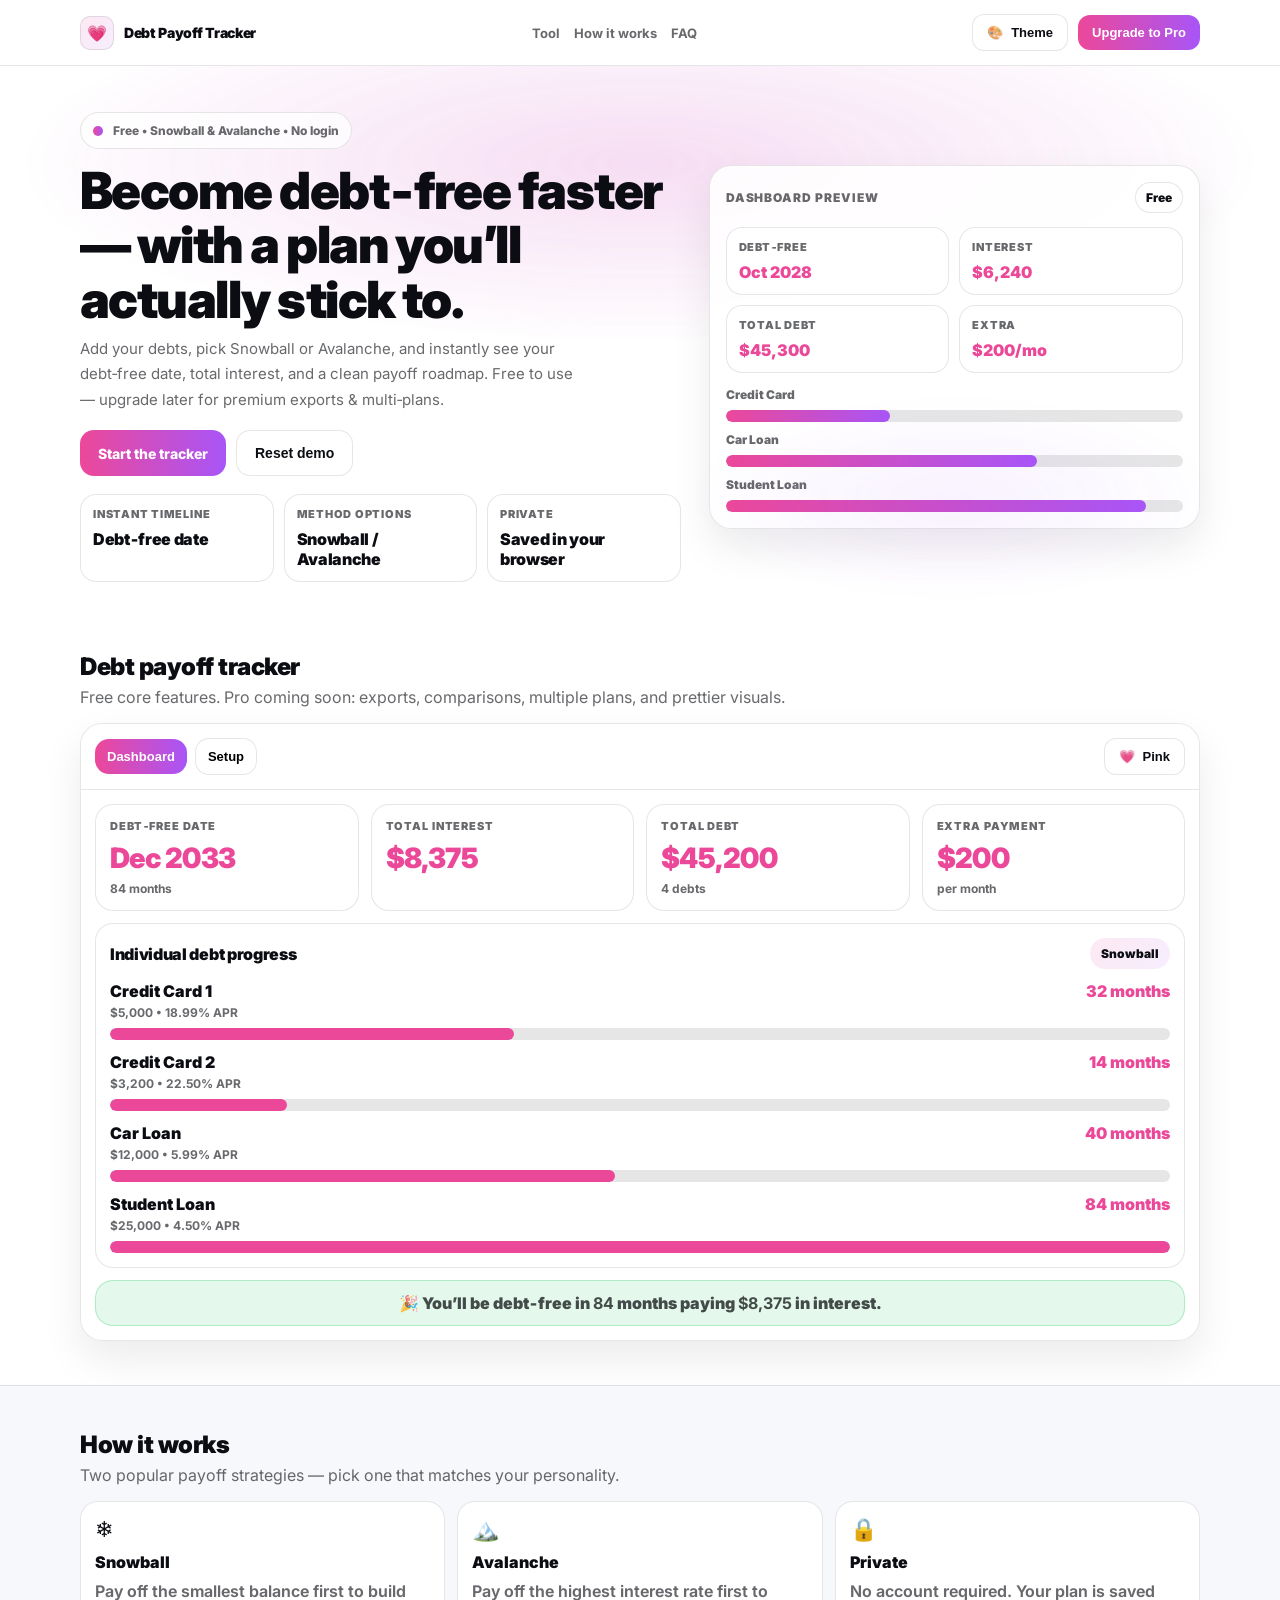
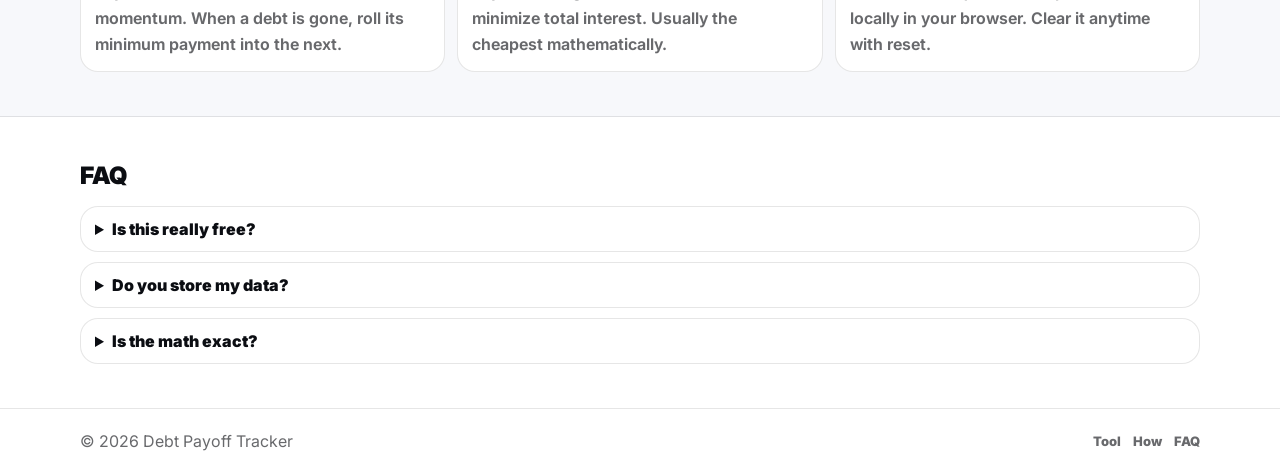
==== index.html @ fd8aa095 "Add files via upload" ====
<!doctype html>
<html lang="en">
<head>
  <meta charset="utf-8" />
  <meta name="viewport" content="width=device-width, initial-scale=1" />
  <title>Debt Payoff Tracker</title>
  <meta name="description" content="Free debt snowball & avalanche payoff tracker. Estimate your debt-free date, total interest, and payoff plan in minutes." />
  <link rel="preconnect" href="https://fonts.googleapis.com">
  <link rel="preconnect" href="https://fonts.gstatic.com" crossorigin>
  <link href="https://fonts.googleapis.com/css2?family=Inter:wght@400;600;700;800;900&display=swap" rel="stylesheet">
  <link rel="stylesheet" href="./style.css" />
</head>
<body>
  <header class="topbar">
    <div class="container topbar__inner">
      <a class="brand" href="#top" aria-label="Debt Payoff Tracker home">
        <span class="brand__mark" aria-hidden="true">💗</span>
        <span class="brand__name">Debt Payoff Tracker</span>
      </a>

      <nav class="topbar__nav">
        <a class="navlink" href="#tools">Tool</a>
        <a class="navlink" href="#how">How it works</a>
        <a class="navlink" href="#faq">FAQ</a>
      </nav>

      <div class="topbar__actions">
        <button class="btn btn--ghost" id="themeToggle" type="button" aria-label="Toggle theme">
          <span class="icon" aria-hidden="true">🎨</span>
          Theme
        </button>
        <button class="btn btn--primary" id="upgradeBtn" type="button">
          Upgrade to Pro
        </button>
      </div>
    </div>
  </header>

  <main id="top">
    <section class="hero">
      <div class="container hero__inner">
        <div class="hero__copy">
          <div class="badge">
            <span class="badge__dot" aria-hidden="true"></span>
            Free • Snowball & Avalanche • No login
          </div>

          <h1>Become debt‑free faster — with a plan you’ll actually stick to.</h1>
          <p class="hero__sub">
            Add your debts, pick Snowball or Avalanche, and instantly see your debt‑free date, total interest,
            and a clean payoff roadmap. Free to use — upgrade later for premium exports & multi‑plans.
          </p>

          <div class="hero__cta">
            <a class="btn btn--xl btn--primary" href="#tools">Start the tracker</a>
            <button class="btn btn--xl btn--ghost" type="button" id="resetBtn">Reset demo</button>
          </div>

          <div class="hero__meta">
            <div class="metaCard">
              <div class="metaCard__kicker">Instant timeline</div>
              <div class="metaCard__value">Debt‑free date</div>
            </div>
            <div class="metaCard">
              <div class="metaCard__kicker">Method options</div>
              <div class="metaCard__value">Snowball / Avalanche</div>
            </div>
            <div class="metaCard">
              <div class="metaCard__kicker">Private</div>
              <div class="metaCard__value">Saved in your browser</div>
            </div>
          </div>
        </div>

        <div class="hero__preview" aria-hidden="true">
          <div class="previewCard">
            <div class="previewCard__top">
              <div class="previewCard__title">Dashboard preview</div>
              <div class="pill">Free</div>
            </div>
            <div class="previewGrid">
              <div class="miniStat">
                <div class="miniStat__k">Debt‑free</div>
                <div class="miniStat__v">Oct 2028</div>
              </div>
              <div class="miniStat">
                <div class="miniStat__k">Interest</div>
                <div class="miniStat__v">$6,240</div>
              </div>
              <div class="miniStat">
                <div class="miniStat__k">Total debt</div>
                <div class="miniStat__v">$45,300</div>
              </div>
              <div class="miniStat">
                <div class="miniStat__k">Extra</div>
                <div class="miniStat__v">$200/mo</div>
              </div>
            </div>

            <div class="previewBars">
              <div class="barRow">
                <div class="barRow__name">Credit Card</div>
                <div class="barRow__bar"><span style="width:36%"></span></div>
              </div>
              <div class="barRow">
                <div class="barRow__name">Car Loan</div>
                <div class="barRow__bar"><span style="width:68%"></span></div>
              </div>
              <div class="barRow">
                <div class="barRow__name">Student Loan</div>
                <div class="barRow__bar"><span style="width:92%"></span></div>
              </div>
            </div>
          </div>
          <div class="glow" aria-hidden="true"></div>
        </div>
      </div>
    </section>

    <section class="section" id="tools">
      <div class="container">
        <div class="section__head">
          <h2>Debt payoff tracker</h2>
          <p class="muted">Free core features. Pro coming soon: exports, comparisons, multiple plans, and prettier visuals.</p>
        </div>

        <div class="toolShell" id="toolShell">
          <div class="toolShell__top">
            <div class="toolTabs" role="tablist" aria-label="Tracker tabs">
              <button class="tab is-active" data-tab="dashboard" type="button" role="tab" aria-selected="true">Dashboard</button>
              <button class="tab" data-tab="setup" type="button" role="tab" aria-selected="false">Setup</button>
            </div>

            <div class="toolActions">
              <button class="btn btn--ghost" id="colorModeBtn" type="button" aria-label="Color mode">
                <span class="icon" aria-hidden="true">💗</span>
                Pink
              </button>
            </div>
          </div>

          <!-- DASHBOARD -->
          <div class="panel" data-panel="dashboard">
            <div class="cards">
              <div class="card">
                <div class="kicker">Debt‑Free Date</div>
                <div class="big" data-out="debtFreeDate">—</div>
                <div class="mini"><span data-out="months">0</span> months</div>
              </div>
              <div class="card">
                <div class="kicker">Total Interest</div>
                <div class="big" data-out="totalInterest">$0</div>
              </div>
              <div class="card">
                <div class="kicker">Total Debt</div>
                <div class="big" data-out="totalDebt">$0</div>
                <div class="mini"><span data-out="debtCount">0</span> debts</div>
              </div>
              <div class="card">
                <div class="kicker">Extra Payment</div>
                <div class="big" data-out="extra">$0</div>
                <div class="mini">per month</div>
              </div>
            </div>

            <div class="box">
              <div class="box__head">
                <h3>Individual debt progress</h3>
                <div class="pill pill--soft" id="methodPill">Snowball</div>
              </div>
              <div class="progressList" data-out="progressList"></div>
            </div>

            <div class="celebrate" role="status" aria-live="polite">
              🎉 You’ll be debt‑free in <b data-out="monthsInline">0</b> months paying <b data-out="totalInterestInline">$0</b> in interest.
            </div>
          </div>

          <!-- SETUP -->
          <div class="panel" data-panel="setup" hidden>
            <div class="box">
              <div class="box__head">
                <h3>Settings</h3>
                <div class="pill pill--soft">Free</div>
              </div>

              <div class="formGrid">
                <div class="field">
                  <label for="methodSel">Payoff method</label>
                  <select id="methodSel">
                    <option value="snowball">Snowball (smallest first)</option>
                    <option value="avalanche">Avalanche (highest rate)</option>
                  </select>
                </div>

                <div class="field">
                  <label for="extraInp">Extra monthly payment</label>
                  <input id="extraInp" type="number" min="0" step="1" placeholder="200" />
                </div>
              </div>
            </div>

            <div class="box">
              <div class="box__head">
                <h3>Your debts</h3>
                <button class="btn btn--primary" id="addDebtBtn" type="button">+ Add debt</button>
              </div>

              <div class="tableHead">
                <div>Name</div><div>Balance</div><div>Min payment</div><div>APR %</div><div></div>
              </div>

              <div class="debts" id="debtsHost"></div>

              <div class="note muted">
                Tip: Enter balances, minimum payments, and APR. Your data stays on your device (browser storage).
              </div>
            </div>
          </div>
        </div>
      </div>
    </section>

    <section class="section section--alt" id="how">
      <div class="container">
        <div class="section__head">
          <h2>How it works</h2>
          <p class="muted">Two popular payoff strategies — pick one that matches your personality.</p>
        </div>

        <div class="grid3">
          <div class="infoCard">
            <div class="infoCard__icon" aria-hidden="true">❄️</div>
            <h3>Snowball</h3>
            <p>Pay off the smallest balance first to build momentum. When a debt is gone, roll its minimum payment into the next.</p>
          </div>
          <div class="infoCard">
            <div class="infoCard__icon" aria-hidden="true">🏔️</div>
            <h3>Avalanche</h3>
            <p>Pay off the highest interest rate first to minimize total interest. Usually the cheapest mathematically.</p>
          </div>
          <div class="infoCard">
            <div class="infoCard__icon" aria-hidden="true">🔒</div>
            <h3>Private</h3>
            <p>No account required. Your plan is saved locally in your browser. Clear it anytime with reset.</p>
          </div>
        </div>
      </div>
    </section>

    <section class="section" id="faq">
      <div class="container">
        <div class="section__head">
          <h2>FAQ</h2>
        </div>

        <div class="faq">
          <details>
            <summary>Is this really free?</summary>
            <p>Yes — the core tracker is free. Pro will add exports (PDF/CSV), multi‑plans, and nicer visuals.</p>
          </details>
          <details>
            <summary>Do you store my data?</summary>
            <p>No. Your entries are saved in your browser (localStorage). If you switch devices or clear browser data, it resets.</p>
          </details>
          <details>
            <summary>Is the math exact?</summary>
            <p>It’s an estimate based on monthly compounding and your minimum + extra payments. Real statements can differ slightly due to daily interest and fees.</p>
          </details>
        </div>
      </div>
    </section>

    <footer class="footer">
      <div class="container footer__inner">
        <div class="muted">© <span id="year"></span> Debt Payoff Tracker</div>
        <div class="footer__links">
          <a href="#tools">Tool</a>
          <a href="#how">How</a>
          <a href="#faq">FAQ</a>
        </div>
      </div>
    </footer>
  </main>

  <!-- Modal -->
  <div class="modal" id="modal" hidden>
    <div class="modal__backdrop" data-close="1"></div>
    <div class="modal__card" role="dialog" aria-modal="true" aria-labelledby="modalTitle">
      <div class="modal__head">
        <div>
          <div class="pill">Pro</div>
          <h3 id="modalTitle">Upgrade to Pro (coming soon)</h3>
        </div>
        <button class="btn btn--ghost" type="button" data-close="1">Close</button>
      </div>
      <div class="modal__body">
        <ul class="list">
          <li>Export your payoff plan (PDF/CSV)</li>
          <li>Side‑by‑side Snowball vs Avalanche comparison</li>
          <li>Save multiple plans (family / business / personal)</li>
          <li>Cleaner visuals + dark mode</li>
        </ul>
        <p class="muted">Want payments (Stripe) + Pro unlock? Add it later once traffic starts coming in.</p>
      </div>
      <div class="modal__foot">
        <button class="btn btn--primary" type="button" data-close="1">Got it</button>
      </div>
    </div>
  </div>

  <script src="./app.js"></script>
</body>
</html>
---- style.css ----
/* Debt Payoff Tracker — ilovepdf-inspired minimal SaaS layout */
:root{
  --bg:#ffffff; --bg2:#f7f8fb; --text:#0b0d12;
  --muted:rgba(11,13,18,.62); --line:rgba(11,13,18,.10);
  --shadow:0 18px 42px rgba(11,13,18,.08);
  --primary:#ec4899; --primary2:#a855f7;
  --soft:rgba(236,72,153,.12); --soft2:rgba(168,85,247,.10);
}
[data-color="blue"]{ --primary:#3b82f6; --primary2:#22c55e; --soft:rgba(59,130,246,.12); --soft2:rgba(34,197,94,.10); }
*{box-sizing:border-box} html,body{height:100%}
body{margin:0;font-family:Inter,system-ui,-apple-system,Segoe UI,Roboto,Arial,sans-serif;color:var(--text);background:var(--bg)}
a{color:inherit;text-decoration:none}
.container{width:min(1120px,calc(100% - 40px));margin:0 auto}
.muted{color:var(--muted)}
.topbar{position:sticky;top:0;z-index:30;background:rgba(255,255,255,.75);backdrop-filter:blur(10px);border-bottom:1px solid var(--line)}
.topbar__inner{display:flex;align-items:center;justify-content:space-between;gap:14px;padding:14px 0}
.brand{display:flex;align-items:center;gap:10px;font-weight:900;letter-spacing:-.02em}
.brand__mark{width:34px;height:34px;display:grid;place-items:center;border-radius:10px;background:linear-gradient(135deg,var(--soft),var(--soft2));border:1px solid var(--line)}
.brand__name{font-size:14px}
.topbar__nav{display:flex;gap:14px;align-items:center}
.navlink{font-weight:700;font-size:13px;color:var(--muted)}
.navlink:hover{color:var(--text)}
.topbar__actions{display:flex;gap:10px;align-items:center}
.btn{border:1px solid var(--line);background:rgba(255,255,255,.85);color:var(--text);border-radius:12px;padding:10px 14px;font-weight:800;font-size:13px;cursor:pointer;transition:transform .08s ease,box-shadow .18s ease,background .18s ease;display:inline-flex;align-items:center;gap:8px;user-select:none}
.btn:hover{transform:translateY(-1px);box-shadow:0 10px 26px rgba(11,13,18,.10)}
.btn:active{transform:translateY(0)}
.btn--primary{border:none;color:#fff;background:linear-gradient(90deg,var(--primary),var(--primary2))}
.btn--ghost{background:rgba(255,255,255,.70)}
.btn--xl{padding:14px 18px;border-radius:14px;font-size:14px}
.icon{opacity:.9}
.badge{display:inline-flex;align-items:center;gap:10px;padding:10px 12px;border-radius:999px;border:1px solid var(--line);background:rgba(255,255,255,.75);color:var(--muted);font-weight:800;font-size:12px}
.badge__dot{width:10px;height:10px;border-radius:999px;background:linear-gradient(90deg,var(--primary),var(--primary2))}
.hero{position:relative;padding:46px 0 26px;overflow:hidden}
.hero:before{content:"";position:absolute;inset:-30% -20% auto -20%;height:520px;background:radial-gradient(closest-side,var(--soft),transparent 70%),radial-gradient(closest-side,var(--soft2),transparent 70%);filter:blur(2px);opacity:.9;pointer-events:none}
.hero__inner{position:relative;display:grid;grid-template-columns:1.1fr .9fr;gap:28px;align-items:center}
.hero__copy h1{margin:14px 0 10px;font-size:clamp(34px,4vw,54px);line-height:1.06;letter-spacing:-.03em;font-weight:900}
.hero__sub{margin:0;font-size:15px;line-height:1.7;color:var(--muted);max-width:56ch}
.hero__cta{margin-top:18px;display:flex;gap:10px;flex-wrap:wrap}
.hero__meta{margin-top:18px;display:grid;grid-template-columns:repeat(3,minmax(0,1fr));gap:10px;max-width:680px}
.metaCard{border:1px solid var(--line);background:rgba(255,255,255,.78);border-radius:16px;padding:12px}
.metaCard__kicker{font-weight:900;font-size:11px;color:var(--muted);text-transform:uppercase;letter-spacing:.07em}
.metaCard__value{margin-top:8px;font-weight:900;letter-spacing:-.02em}
.hero__preview{position:relative;min-height:360px}
.previewCard{position:relative;border-radius:22px;border:1px solid var(--line);background:rgba(255,255,255,.88);box-shadow:var(--shadow);padding:16px}
.previewCard__top{display:flex;justify-content:space-between;align-items:center;gap:12px;margin-bottom:14px}
.previewCard__title{font-weight:900;color:var(--muted);font-size:12px;text-transform:uppercase;letter-spacing:.08em}
.pill{border:1px solid var(--line);background:rgba(255,255,255,.86);border-radius:999px;padding:7px 10px;font-weight:900;font-size:12px}
.pill--soft{border-color:transparent;background:linear-gradient(135deg,var(--soft),var(--soft2))}
.previewGrid{display:grid;grid-template-columns:repeat(2,minmax(0,1fr));gap:10px}
.miniStat{border-radius:16px;border:1px solid var(--line);background:rgba(255,255,255,.82);padding:12px}
.miniStat__k{font-size:11px;font-weight:900;color:var(--muted);text-transform:uppercase;letter-spacing:.07em}
.miniStat__v{margin-top:8px;font-size:16px;font-weight:900;color:var(--primary)}
.previewBars{margin-top:14px;display:flex;flex-direction:column;gap:10px}
.barRow{display:flex;flex-direction:column;gap:8px}
.barRow__name{font-weight:900;font-size:12px;color:var(--muted)}
.barRow__bar{height:12px;border-radius:999px;background:rgba(11,13,18,.10);overflow:hidden}
.barRow__bar span{display:block;height:100%;border-radius:999px;background:linear-gradient(90deg,var(--primary),var(--primary2))}
.glow{position:absolute;inset:auto -30% -30% -30%;height:280px;background:radial-gradient(closest-side,var(--soft2),transparent 70%);filter:blur(18px);opacity:.85}
.section{padding:44px 0}
.section--alt{background:var(--bg2);border-top:1px solid var(--line);border-bottom:1px solid var(--line)}
.section__head{margin-bottom:16px}
.section__head h2{margin:0 0 6px;font-size:24px;letter-spacing:-.02em;font-weight:900}
.section__head p{margin:0}
.toolShell{border-radius:22px;border:1px solid var(--line);background:rgba(255,255,255,.88);box-shadow:var(--shadow);overflow:hidden}
.toolShell__top{display:flex;justify-content:space-between;align-items:center;gap:12px;padding:14px;border-bottom:1px solid var(--line);background:rgba(255,255,255,.85)}
.toolTabs{display:flex;gap:8px;align-items:center}
.tab{border:1px solid var(--line);background:rgba(255,255,255,.86);padding:10px 12px;border-radius:14px;font-weight:900;font-size:13px;cursor:pointer}
.tab.is-active{border:none;color:#fff;background:linear-gradient(90deg,var(--primary),var(--primary2))}
.panel{padding:14px}
.cards{display:grid;grid-template-columns:repeat(4,minmax(0,1fr));gap:12px;margin-bottom:12px}
.card,.box{border-radius:18px;border:1px solid var(--line);background:rgba(255,255,255,.92);padding:14px}
.kicker{font-size:11px;font-weight:900;color:var(--muted);text-transform:uppercase;letter-spacing:.08em}
.big{margin-top:8px;font-size:28px;font-weight:950;color:var(--primary);letter-spacing:-.02em}
.mini{margin-top:6px;font-size:12px;color:var(--muted);font-weight:700}
.box__head{display:flex;justify-content:space-between;align-items:center;gap:10px;margin-bottom:12px}
.box__head h3{margin:0;font-size:16px;font-weight:900;letter-spacing:-.02em}
.progressList{display:flex;flex-direction:column;gap:12px}
.progressItem{display:flex;flex-direction:column;gap:8px}
.progressTop{display:flex;justify-content:space-between;gap:10px;align-items:flex-start}
.progressName{font-weight:900}
.progressSub{margin-top:4px;font-size:12px;color:var(--muted);font-weight:700}
.progressMonths{font-weight:950;color:var(--primary);white-space:nowrap}
.bar{height:12px;border-radius:999px;background:rgba(11,13,18,.10);overflow:hidden}
.bar>div{height:100%;width:0;border-radius:999px;background:var(--primary);transition:width .35s ease}
.celebrate{margin-top:12px;border-radius:18px;border:1px solid rgba(34,197,94,.28);background:rgba(34,197,94,.12);padding:12px 14px;text-align:center;font-weight:900;color:rgba(11,13,18,.74)}
.formGrid{display:grid;grid-template-columns:repeat(2,minmax(0,1fr));gap:12px}
.field label{display:block;font-size:12px;font-weight:900;color:rgba(11,13,18,.70);margin-bottom:6px}
.field select,.field input{width:100%;border:1px solid var(--line);background:rgba(255,255,255,.96);border-radius:14px;padding:12px;font-weight:800;font-size:13px;outline:none}
.tableHead{display:grid;grid-template-columns:2fr 1fr 1fr 1fr 44px;gap:10px;padding:10px;font-size:11px;font-weight:950;color:var(--muted);text-transform:uppercase;letter-spacing:.08em}
.debts{display:flex;flex-direction:column;gap:10px}
.row{display:grid;grid-template-columns:2fr 1fr 1fr 1fr 44px;gap:10px;align-items:center;padding:10px;border-radius:16px;border:1px solid var(--line);background:rgba(11,13,18,.03)}
.row input{width:100%;border:1px solid var(--line);background:rgba(255,255,255,.96);border-radius:14px;padding:11px 10px;font-weight:850;font-size:13px}
.trash{width:44px;height:44px;border-radius:14px;border:1px solid var(--line);background:rgba(255,255,255,.92);cursor:pointer;font-size:16px}
.trash:hover{transform:translateY(-1px)}
.note{margin-top:10px;font-size:12px;font-weight:700}
.grid3{display:grid;grid-template-columns:repeat(3,minmax(0,1fr));gap:12px}
.infoCard{border-radius:18px;border:1px solid var(--line);background:rgba(255,255,255,.92);padding:14px}
.infoCard__icon{font-size:22px}
.infoCard h3{margin:10px 0 6px;font-size:16px;font-weight:950}
.infoCard p{margin:0;color:var(--muted);font-weight:650;line-height:1.65}
.faq{display:flex;flex-direction:column;gap:10px}
details{border-radius:18px;border:1px solid var(--line);background:rgba(255,255,255,.92);padding:12px 14px}
summary{cursor:pointer;font-weight:950}
details p{margin:10px 0 0;color:var(--muted);line-height:1.65;font-weight:650}
.footer{border-top:1px solid var(--line);padding:22px 0;background:rgba(255,255,255,.85)}
.footer__inner{display:flex;align-items:center;justify-content:space-between;gap:12px}
.footer__links{display:flex;gap:12px}
.footer__links a{color:var(--muted);font-weight:850;font-size:13px}
.footer__links a:hover{color:var(--text)}
.modal{position:fixed;inset:0;z-index:60}
.modal__backdrop{position:absolute;inset:0;background:rgba(0,0,0,.35);backdrop-filter:blur(6px)}
.modal__card{position:relative;width:min(640px,calc(100% - 26px));margin:8vh auto 0;border-radius:22px;border:1px solid rgba(255,255,255,.20);background:rgba(255,255,255,.92);box-shadow:0 30px 80px rgba(0,0,0,.25);padding:14px}
.modal__head{display:flex;justify-content:space-between;align-items:flex-start;gap:12px}
.modal__head h3{margin:8px 0 0;font-size:18px;font-weight:950;letter-spacing:-.02em}
.modal__body{padding:10px 2px}
.list{margin:0;padding-left:18px;color:rgba(11,13,18,.72);font-weight:700;line-height:1.8}
.modal__foot{display:flex;justify-content:flex-end;padding-top:8px}
@media(max-width:980px){.hero__inner{grid-template-columns:1fr}.hero__preview{order:-1;min-height:auto}.cards{grid-template-columns:repeat(2,minmax(0,1fr))}.grid3{grid-template-columns:1fr}}
@media(max-width:700px){.topbar__nav{display:none}.hero__meta{grid-template-columns:1fr}.formGrid{grid-template-columns:1fr}.tableHead{display:none}.row{grid-template-columns:1fr}.trash{width:100%}}
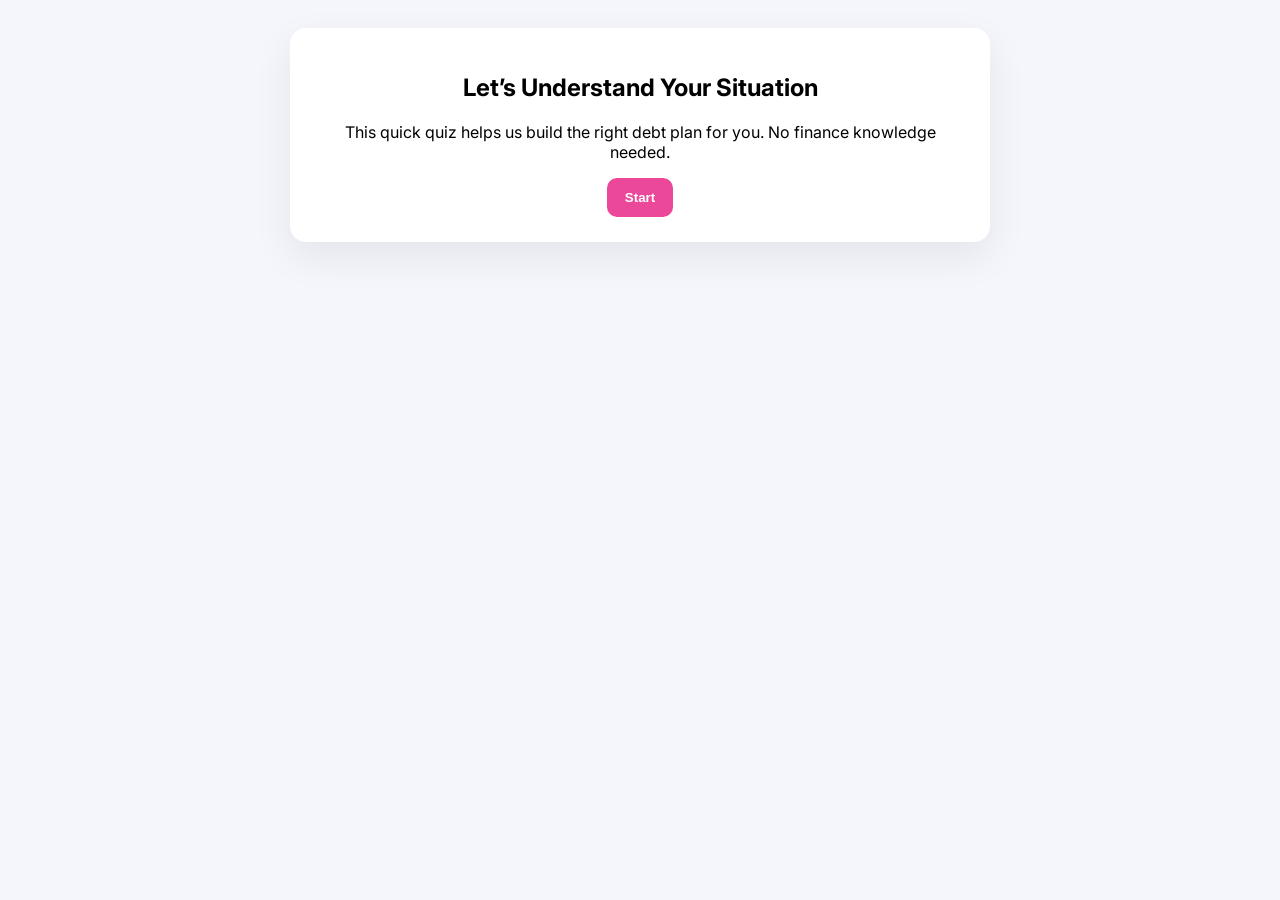
==== commit 5c78cf52: "Add files via upload" ====
--- a/index.html
+++ b/index.html
@@ -1,314 +1,46 @@
 <!doctype html>
 <html lang="en">
 <head>
-  <meta charset="utf-8" />
-  <meta name="viewport" content="width=device-width, initial-scale=1" />
-  <title>Debt Payoff Tracker</title>
-  <meta name="description" content="Free debt snowball & avalanche payoff tracker. Estimate your debt-free date, total interest, and payoff plan in minutes." />
-  <link rel="preconnect" href="https://fonts.googleapis.com">
-  <link rel="preconnect" href="https://fonts.gstatic.com" crossorigin>
-  <link href="https://fonts.googleapis.com/css2?family=Inter:wght@400;600;700;800;900&display=swap" rel="stylesheet">
-  <link rel="stylesheet" href="./style.css" />
+<meta charset="utf-8"/>
+<meta name="viewport" content="width=device-width, initial-scale=1"/>
+<title>Debt Payoff Tracker</title>
+<link href="https://fonts.googleapis.com/css2?family=Inter:wght@400;600;700;800;900&display=swap" rel="stylesheet">
+<link rel="stylesheet" href="style.css"/>
 </head>
 <body>
-  <header class="topbar">
-    <div class="container topbar__inner">
-      <a class="brand" href="#top" aria-label="Debt Payoff Tracker home">
-        <span class="brand__mark" aria-hidden="true">💗</span>
-        <span class="brand__name">Debt Payoff Tracker</span>
-      </a>
 
-      <nav class="topbar__nav">
-        <a class="navlink" href="#tools">Tool</a>
-        <a class="navlink" href="#how">How it works</a>
-        <a class="navlink" href="#faq">FAQ</a>
-      </nav>
+<div class="container">
 
-      <div class="topbar__actions">
-        <button class="btn btn--ghost" id="themeToggle" type="button" aria-label="Toggle theme">
-          <span class="icon" aria-hidden="true">🎨</span>
-          Theme
-        </button>
-        <button class="btn btn--primary" id="upgradeBtn" type="button">
-          Upgrade to Pro
-        </button>
-      </div>
-    </div>
-  </header>
+<section id="quizIntro" class="card center">
+<h1>Let’s Understand Your Situation</h1>
+<p>This quick quiz helps us build the right debt plan for you. No finance knowledge needed.</p>
+<button class="btn primary" id="startQuiz">Start</button>
+</section>
 
-  <main id="top">
-    <section class="hero">
-      <div class="container hero__inner">
-        <div class="hero__copy">
-          <div class="badge">
-            <span class="badge__dot" aria-hidden="true"></span>
-            Free • Snowball & Avalanche • No login
-          </div>
+<section id="quizSection" class="card" hidden>
+<div class="progress">
+<div id="progressBar"></div>
+</div>
+<div id="questionContainer"></div>
+</section>
 
-          <h1>Become debt‑free faster — with a plan you’ll actually stick to.</h1>
-          <p class="hero__sub">
-            Add your debts, pick Snowball or Avalanche, and instantly see your debt‑free date, total interest,
-            and a clean payoff roadmap. Free to use — upgrade later for premium exports & multi‑plans.
-          </p>
+<section id="resultSection" class="card center" hidden>
+<h2 id="resultTitle"></h2>
+<p id="resultText"></p>
+<button class="btn primary" onclick="applyResult()">Build My Plan</button>
+</section>
 
-          <div class="hero__cta">
-            <a class="btn btn--xl btn--primary" href="#tools">Start the tracker</a>
-            <button class="btn btn--xl btn--ghost" type="button" id="resetBtn">Reset demo</button>
-          </div>
+<section id="tracker" class="card" hidden>
+<h2>Your Plan</h2>
+<label>Recommended Method</label>
+<select id="methodSelect">
+<option value="snowball">Snowball</option>
+<option value="avalanche">Avalanche</option>
+</select>
+</section>
 
-          <div class="hero__meta">
-            <div class="metaCard">
-              <div class="metaCard__kicker">Instant timeline</div>
-              <div class="metaCard__value">Debt‑free date</div>
-            </div>
-            <div class="metaCard">
-              <div class="metaCard__kicker">Method options</div>
-              <div class="metaCard__value">Snowball / Avalanche</div>
-            </div>
-            <div class="metaCard">
-              <div class="metaCard__kicker">Private</div>
-              <div class="metaCard__value">Saved in your browser</div>
-            </div>
-          </div>
-        </div>
+</div>
 
-        <div class="hero__preview" aria-hidden="true">
-          <div class="previewCard">
-            <div class="previewCard__top">
-              <div class="previewCard__title">Dashboard preview</div>
-              <div class="pill">Free</div>
-            </div>
-            <div class="previewGrid">
-              <div class="miniStat">
-                <div class="miniStat__k">Debt‑free</div>
-                <div class="miniStat__v">Oct 2028</div>
-              </div>
-              <div class="miniStat">
-                <div class="miniStat__k">Interest</div>
-                <div class="miniStat__v">$6,240</div>
-              </div>
-              <div class="miniStat">
-                <div class="miniStat__k">Total debt</div>
-                <div class="miniStat__v">$45,300</div>
-              </div>
-              <div class="miniStat">
-                <div class="miniStat__k">Extra</div>
-                <div class="miniStat__v">$200/mo</div>
-              </div>
-            </div>
-
-            <div class="previewBars">
-              <div class="barRow">
-                <div class="barRow__name">Credit Card</div>
-                <div class="barRow__bar"><span style="width:36%"></span></div>
-              </div>
-              <div class="barRow">
-                <div class="barRow__name">Car Loan</div>
-                <div class="barRow__bar"><span style="width:68%"></span></div>
-              </div>
-              <div class="barRow">
-                <div class="barRow__name">Student Loan</div>
-                <div class="barRow__bar"><span style="width:92%"></span></div>
-              </div>
-            </div>
-          </div>
-          <div class="glow" aria-hidden="true"></div>
-        </div>
-      </div>
-    </section>
-
-    <section class="section" id="tools">
-      <div class="container">
-        <div class="section__head">
-          <h2>Debt payoff tracker</h2>
-          <p class="muted">Free core features. Pro coming soon: exports, comparisons, multiple plans, and prettier visuals.</p>
-        </div>
-
-        <div class="toolShell" id="toolShell">
-          <div class="toolShell__top">
-            <div class="toolTabs" role="tablist" aria-label="Tracker tabs">
-              <button class="tab is-active" data-tab="dashboard" type="button" role="tab" aria-selected="true">Dashboard</button>
-              <button class="tab" data-tab="setup" type="button" role="tab" aria-selected="false">Setup</button>
-            </div>
-
-            <div class="toolActions">
-              <button class="btn btn--ghost" id="colorModeBtn" type="button" aria-label="Color mode">
-                <span class="icon" aria-hidden="true">💗</span>
-                Pink
-              </button>
-            </div>
-          </div>
-
-          <!-- DASHBOARD -->
-          <div class="panel" data-panel="dashboard">
-            <div class="cards">
-              <div class="card">
-                <div class="kicker">Debt‑Free Date</div>
-                <div class="big" data-out="debtFreeDate">—</div>
-                <div class="mini"><span data-out="months">0</span> months</div>
-              </div>
-              <div class="card">
-                <div class="kicker">Total Interest</div>
-                <div class="big" data-out="totalInterest">$0</div>
-              </div>
-              <div class="card">
-                <div class="kicker">Total Debt</div>
-                <div class="big" data-out="totalDebt">$0</div>
-                <div class="mini"><span data-out="debtCount">0</span> debts</div>
-              </div>
-              <div class="card">
-                <div class="kicker">Extra Payment</div>
-                <div class="big" data-out="extra">$0</div>
-                <div class="mini">per month</div>
-              </div>
-            </div>
-
-            <div class="box">
-              <div class="box__head">
-                <h3>Individual debt progress</h3>
-                <div class="pill pill--soft" id="methodPill">Snowball</div>
-              </div>
-              <div class="progressList" data-out="progressList"></div>
-            </div>
-
-            <div class="celebrate" role="status" aria-live="polite">
-              🎉 You’ll be debt‑free in <b data-out="monthsInline">0</b> months paying <b data-out="totalInterestInline">$0</b> in interest.
-            </div>
-          </div>
-
-          <!-- SETUP -->
-          <div class="panel" data-panel="setup" hidden>
-            <div class="box">
-              <div class="box__head">
-                <h3>Settings</h3>
-                <div class="pill pill--soft">Free</div>
-              </div>
-
-              <div class="formGrid">
-                <div class="field">
-                  <label for="methodSel">Payoff method</label>
-                  <select id="methodSel">
-                    <option value="snowball">Snowball (smallest first)</option>
-                    <option value="avalanche">Avalanche (highest rate)</option>
-                  </select>
-                </div>
-
-                <div class="field">
-                  <label for="extraInp">Extra monthly payment</label>
-                  <input id="extraInp" type="number" min="0" step="1" placeholder="200" />
-                </div>
-              </div>
-            </div>
-
-            <div class="box">
-              <div class="box__head">
-                <h3>Your debts</h3>
-                <button class="btn btn--primary" id="addDebtBtn" type="button">+ Add debt</button>
-              </div>
-
-              <div class="tableHead">
-                <div>Name</div><div>Balance</div><div>Min payment</div><div>APR %</div><div></div>
-              </div>
-
-              <div class="debts" id="debtsHost"></div>
-
-              <div class="note muted">
-                Tip: Enter balances, minimum payments, and APR. Your data stays on your device (browser storage).
-              </div>
-            </div>
-          </div>
-        </div>
-      </div>
-    </section>
-
-    <section class="section section--alt" id="how">
-      <div class="container">
-        <div class="section__head">
-          <h2>How it works</h2>
-          <p class="muted">Two popular payoff strategies — pick one that matches your personality.</p>
-        </div>
-
-        <div class="grid3">
-          <div class="infoCard">
-            <div class="infoCard__icon" aria-hidden="true">❄️</div>
-            <h3>Snowball</h3>
-            <p>Pay off the smallest balance first to build momentum. When a debt is gone, roll its minimum payment into the next.</p>
-          </div>
-          <div class="infoCard">
-            <div class="infoCard__icon" aria-hidden="true">🏔️</div>
-            <h3>Avalanche</h3>
-            <p>Pay off the highest interest rate first to minimize total interest. Usually the cheapest mathematically.</p>
-          </div>
-          <div class="infoCard">
-            <div class="infoCard__icon" aria-hidden="true">🔒</div>
-            <h3>Private</h3>
-            <p>No account required. Your plan is saved locally in your browser. Clear it anytime with reset.</p>
-          </div>
-        </div>
-      </div>
-    </section>
-
-    <section class="section" id="faq">
-      <div class="container">
-        <div class="section__head">
-          <h2>FAQ</h2>
-        </div>
-
-        <div class="faq">
-          <details>
-            <summary>Is this really free?</summary>
-            <p>Yes — the core tracker is free. Pro will add exports (PDF/CSV), multi‑plans, and nicer visuals.</p>
-          </details>
-          <details>
-            <summary>Do you store my data?</summary>
-            <p>No. Your entries are saved in your browser (localStorage). If you switch devices or clear browser data, it resets.</p>
-          </details>
-          <details>
-            <summary>Is the math exact?</summary>
-            <p>It’s an estimate based on monthly compounding and your minimum + extra payments. Real statements can differ slightly due to daily interest and fees.</p>
-          </details>
-        </div>
-      </div>
-    </section>
-
-    <footer class="footer">
-      <div class="container footer__inner">
-        <div class="muted">© <span id="year"></span> Debt Payoff Tracker</div>
-        <div class="footer__links">
-          <a href="#tools">Tool</a>
-          <a href="#how">How</a>
-          <a href="#faq">FAQ</a>
-        </div>
-      </div>
-    </footer>
-  </main>
-
-  <!-- Modal -->
-  <div class="modal" id="modal" hidden>
-    <div class="modal__backdrop" data-close="1"></div>
-    <div class="modal__card" role="dialog" aria-modal="true" aria-labelledby="modalTitle">
-      <div class="modal__head">
-        <div>
-          <div class="pill">Pro</div>
-          <h3 id="modalTitle">Upgrade to Pro (coming soon)</h3>
-        </div>
-        <button class="btn btn--ghost" type="button" data-close="1">Close</button>
-      </div>
-      <div class="modal__body">
-        <ul class="list">
-          <li>Export your payoff plan (PDF/CSV)</li>
-          <li>Side‑by‑side Snowball vs Avalanche comparison</li>
-          <li>Save multiple plans (family / business / personal)</li>
-          <li>Cleaner visuals + dark mode</li>
-        </ul>
-        <p class="muted">Want payments (Stripe) + Pro unlock? Add it later once traffic starts coming in.</p>
-      </div>
-      <div class="modal__foot">
-        <button class="btn btn--primary" type="button" data-close="1">Got it</button>
-      </div>
-    </div>
-  </div>
-
-  <script src="./app.js"></script>
+<script src="app.js"></script>
 </body>
 </html>
--- a/style.css
+++ b/style.css
@@ -1,119 +1,11 @@
-/* Debt Payoff Tracker — ilovepdf-inspired minimal SaaS layout */
-:root{
-  --bg:#ffffff; --bg2:#f7f8fb; --text:#0b0d12;
-  --muted:rgba(11,13,18,.62); --line:rgba(11,13,18,.10);
-  --shadow:0 18px 42px rgba(11,13,18,.08);
-  --primary:#ec4899; --primary2:#a855f7;
-  --soft:rgba(236,72,153,.12); --soft2:rgba(168,85,247,.10);
-}
-[data-color="blue"]{ --primary:#3b82f6; --primary2:#22c55e; --soft:rgba(59,130,246,.12); --soft2:rgba(34,197,94,.10); }
-*{box-sizing:border-box} html,body{height:100%}
-body{margin:0;font-family:Inter,system-ui,-apple-system,Segoe UI,Roboto,Arial,sans-serif;color:var(--text);background:var(--bg)}
-a{color:inherit;text-decoration:none}
-.container{width:min(1120px,calc(100% - 40px));margin:0 auto}
-.muted{color:var(--muted)}
-.topbar{position:sticky;top:0;z-index:30;background:rgba(255,255,255,.75);backdrop-filter:blur(10px);border-bottom:1px solid var(--line)}
-.topbar__inner{display:flex;align-items:center;justify-content:space-between;gap:14px;padding:14px 0}
-.brand{display:flex;align-items:center;gap:10px;font-weight:900;letter-spacing:-.02em}
-.brand__mark{width:34px;height:34px;display:grid;place-items:center;border-radius:10px;background:linear-gradient(135deg,var(--soft),var(--soft2));border:1px solid var(--line)}
-.brand__name{font-size:14px}
-.topbar__nav{display:flex;gap:14px;align-items:center}
-.navlink{font-weight:700;font-size:13px;color:var(--muted)}
-.navlink:hover{color:var(--text)}
-.topbar__actions{display:flex;gap:10px;align-items:center}
-.btn{border:1px solid var(--line);background:rgba(255,255,255,.85);color:var(--text);border-radius:12px;padding:10px 14px;font-weight:800;font-size:13px;cursor:pointer;transition:transform .08s ease,box-shadow .18s ease,background .18s ease;display:inline-flex;align-items:center;gap:8px;user-select:none}
-.btn:hover{transform:translateY(-1px);box-shadow:0 10px 26px rgba(11,13,18,.10)}
-.btn:active{transform:translateY(0)}
-.btn--primary{border:none;color:#fff;background:linear-gradient(90deg,var(--primary),var(--primary2))}
-.btn--ghost{background:rgba(255,255,255,.70)}
-.btn--xl{padding:14px 18px;border-radius:14px;font-size:14px}
-.icon{opacity:.9}
-.badge{display:inline-flex;align-items:center;gap:10px;padding:10px 12px;border-radius:999px;border:1px solid var(--line);background:rgba(255,255,255,.75);color:var(--muted);font-weight:800;font-size:12px}
-.badge__dot{width:10px;height:10px;border-radius:999px;background:linear-gradient(90deg,var(--primary),var(--primary2))}
-.hero{position:relative;padding:46px 0 26px;overflow:hidden}
-.hero:before{content:"";position:absolute;inset:-30% -20% auto -20%;height:520px;background:radial-gradient(closest-side,var(--soft),transparent 70%),radial-gradient(closest-side,var(--soft2),transparent 70%);filter:blur(2px);opacity:.9;pointer-events:none}
-.hero__inner{position:relative;display:grid;grid-template-columns:1.1fr .9fr;gap:28px;align-items:center}
-.hero__copy h1{margin:14px 0 10px;font-size:clamp(34px,4vw,54px);line-height:1.06;letter-spacing:-.03em;font-weight:900}
-.hero__sub{margin:0;font-size:15px;line-height:1.7;color:var(--muted);max-width:56ch}
-.hero__cta{margin-top:18px;display:flex;gap:10px;flex-wrap:wrap}
-.hero__meta{margin-top:18px;display:grid;grid-template-columns:repeat(3,minmax(0,1fr));gap:10px;max-width:680px}
-.metaCard{border:1px solid var(--line);background:rgba(255,255,255,.78);border-radius:16px;padding:12px}
-.metaCard__kicker{font-weight:900;font-size:11px;color:var(--muted);text-transform:uppercase;letter-spacing:.07em}
-.metaCard__value{margin-top:8px;font-weight:900;letter-spacing:-.02em}
-.hero__preview{position:relative;min-height:360px}
-.previewCard{position:relative;border-radius:22px;border:1px solid var(--line);background:rgba(255,255,255,.88);box-shadow:var(--shadow);padding:16px}
-.previewCard__top{display:flex;justify-content:space-between;align-items:center;gap:12px;margin-bottom:14px}
-.previewCard__title{font-weight:900;color:var(--muted);font-size:12px;text-transform:uppercase;letter-spacing:.08em}
-.pill{border:1px solid var(--line);background:rgba(255,255,255,.86);border-radius:999px;padding:7px 10px;font-weight:900;font-size:12px}
-.pill--soft{border-color:transparent;background:linear-gradient(135deg,var(--soft),var(--soft2))}
-.previewGrid{display:grid;grid-template-columns:repeat(2,minmax(0,1fr));gap:10px}
-.miniStat{border-radius:16px;border:1px solid var(--line);background:rgba(255,255,255,.82);padding:12px}
-.miniStat__k{font-size:11px;font-weight:900;color:var(--muted);text-transform:uppercase;letter-spacing:.07em}
-.miniStat__v{margin-top:8px;font-size:16px;font-weight:900;color:var(--primary)}
-.previewBars{margin-top:14px;display:flex;flex-direction:column;gap:10px}
-.barRow{display:flex;flex-direction:column;gap:8px}
-.barRow__name{font-weight:900;font-size:12px;color:var(--muted)}
-.barRow__bar{height:12px;border-radius:999px;background:rgba(11,13,18,.10);overflow:hidden}
-.barRow__bar span{display:block;height:100%;border-radius:999px;background:linear-gradient(90deg,var(--primary),var(--primary2))}
-.glow{position:absolute;inset:auto -30% -30% -30%;height:280px;background:radial-gradient(closest-side,var(--soft2),transparent 70%);filter:blur(18px);opacity:.85}
-.section{padding:44px 0}
-.section--alt{background:var(--bg2);border-top:1px solid var(--line);border-bottom:1px solid var(--line)}
-.section__head{margin-bottom:16px}
-.section__head h2{margin:0 0 6px;font-size:24px;letter-spacing:-.02em;font-weight:900}
-.section__head p{margin:0}
-.toolShell{border-radius:22px;border:1px solid var(--line);background:rgba(255,255,255,.88);box-shadow:var(--shadow);overflow:hidden}
-.toolShell__top{display:flex;justify-content:space-between;align-items:center;gap:12px;padding:14px;border-bottom:1px solid var(--line);background:rgba(255,255,255,.85)}
-.toolTabs{display:flex;gap:8px;align-items:center}
-.tab{border:1px solid var(--line);background:rgba(255,255,255,.86);padding:10px 12px;border-radius:14px;font-weight:900;font-size:13px;cursor:pointer}
-.tab.is-active{border:none;color:#fff;background:linear-gradient(90deg,var(--primary),var(--primary2))}
-.panel{padding:14px}
-.cards{display:grid;grid-template-columns:repeat(4,minmax(0,1fr));gap:12px;margin-bottom:12px}
-.card,.box{border-radius:18px;border:1px solid var(--line);background:rgba(255,255,255,.92);padding:14px}
-.kicker{font-size:11px;font-weight:900;color:var(--muted);text-transform:uppercase;letter-spacing:.08em}
-.big{margin-top:8px;font-size:28px;font-weight:950;color:var(--primary);letter-spacing:-.02em}
-.mini{margin-top:6px;font-size:12px;color:var(--muted);font-weight:700}
-.box__head{display:flex;justify-content:space-between;align-items:center;gap:10px;margin-bottom:12px}
-.box__head h3{margin:0;font-size:16px;font-weight:900;letter-spacing:-.02em}
-.progressList{display:flex;flex-direction:column;gap:12px}
-.progressItem{display:flex;flex-direction:column;gap:8px}
-.progressTop{display:flex;justify-content:space-between;gap:10px;align-items:flex-start}
-.progressName{font-weight:900}
-.progressSub{margin-top:4px;font-size:12px;color:var(--muted);font-weight:700}
-.progressMonths{font-weight:950;color:var(--primary);white-space:nowrap}
-.bar{height:12px;border-radius:999px;background:rgba(11,13,18,.10);overflow:hidden}
-.bar>div{height:100%;width:0;border-radius:999px;background:var(--primary);transition:width .35s ease}
-.celebrate{margin-top:12px;border-radius:18px;border:1px solid rgba(34,197,94,.28);background:rgba(34,197,94,.12);padding:12px 14px;text-align:center;font-weight:900;color:rgba(11,13,18,.74)}
-.formGrid{display:grid;grid-template-columns:repeat(2,minmax(0,1fr));gap:12px}
-.field label{display:block;font-size:12px;font-weight:900;color:rgba(11,13,18,.70);margin-bottom:6px}
-.field select,.field input{width:100%;border:1px solid var(--line);background:rgba(255,255,255,.96);border-radius:14px;padding:12px;font-weight:800;font-size:13px;outline:none}
-.tableHead{display:grid;grid-template-columns:2fr 1fr 1fr 1fr 44px;gap:10px;padding:10px;font-size:11px;font-weight:950;color:var(--muted);text-transform:uppercase;letter-spacing:.08em}
-.debts{display:flex;flex-direction:column;gap:10px}
-.row{display:grid;grid-template-columns:2fr 1fr 1fr 1fr 44px;gap:10px;align-items:center;padding:10px;border-radius:16px;border:1px solid var(--line);background:rgba(11,13,18,.03)}
-.row input{width:100%;border:1px solid var(--line);background:rgba(255,255,255,.96);border-radius:14px;padding:11px 10px;font-weight:850;font-size:13px}
-.trash{width:44px;height:44px;border-radius:14px;border:1px solid var(--line);background:rgba(255,255,255,.92);cursor:pointer;font-size:16px}
-.trash:hover{transform:translateY(-1px)}
-.note{margin-top:10px;font-size:12px;font-weight:700}
-.grid3{display:grid;grid-template-columns:repeat(3,minmax(0,1fr));gap:12px}
-.infoCard{border-radius:18px;border:1px solid var(--line);background:rgba(255,255,255,.92);padding:14px}
-.infoCard__icon{font-size:22px}
-.infoCard h3{margin:10px 0 6px;font-size:16px;font-weight:950}
-.infoCard p{margin:0;color:var(--muted);font-weight:650;line-height:1.65}
-.faq{display:flex;flex-direction:column;gap:10px}
-details{border-radius:18px;border:1px solid var(--line);background:rgba(255,255,255,.92);padding:12px 14px}
-summary{cursor:pointer;font-weight:950}
-details p{margin:10px 0 0;color:var(--muted);line-height:1.65;font-weight:650}
-.footer{border-top:1px solid var(--line);padding:22px 0;background:rgba(255,255,255,.85)}
-.footer__inner{display:flex;align-items:center;justify-content:space-between;gap:12px}
-.footer__links{display:flex;gap:12px}
-.footer__links a{color:var(--muted);font-weight:850;font-size:13px}
-.footer__links a:hover{color:var(--text)}
-.modal{position:fixed;inset:0;z-index:60}
-.modal__backdrop{position:absolute;inset:0;background:rgba(0,0,0,.35);backdrop-filter:blur(6px)}
-.modal__card{position:relative;width:min(640px,calc(100% - 26px));margin:8vh auto 0;border-radius:22px;border:1px solid rgba(255,255,255,.20);background:rgba(255,255,255,.92);box-shadow:0 30px 80px rgba(0,0,0,.25);padding:14px}
-.modal__head{display:flex;justify-content:space-between;align-items:flex-start;gap:12px}
-.modal__head h3{margin:8px 0 0;font-size:18px;font-weight:950;letter-spacing:-.02em}
-.modal__body{padding:10px 2px}
-.list{margin:0;padding-left:18px;color:rgba(11,13,18,.72);font-weight:700;line-height:1.8}
-.modal__foot{display:flex;justify-content:flex-end;padding-top:8px}
-@media(max-width:980px){.hero__inner{grid-template-columns:1fr}.hero__preview{order:-1;min-height:auto}.cards{grid-template-columns:repeat(2,minmax(0,1fr))}.grid3{grid-template-columns:1fr}}
-@media(max-width:700px){.topbar__nav{display:none}.hero__meta{grid-template-columns:1fr}.formGrid{grid-template-columns:1fr}.tableHead{display:none}.row{grid-template-columns:1fr}.trash{width:100%}}
+
+body{font-family:Inter,sans-serif;background:#f4f6fb;padding:20px;}
+.container{max-width:700px;margin:0 auto;}
+.card{background:white;padding:25px;border-radius:16px;box-shadow:0 15px 40px rgba(0,0,0,.07);margin-bottom:30px;}
+.center{text-align:center;}
+.btn{padding:12px 18px;border-radius:10px;border:none;font-weight:700;cursor:pointer;}
+.primary{background:#ec4899;color:white;}
+.option{display:block;background:#f1f1f1;padding:14px;margin:10px 0;border-radius:10px;cursor:pointer;font-weight:600;}
+.option:hover{background:#e4e4e4;}
+.progress{height:8px;background:#eee;border-radius:10px;margin-bottom:20px;overflow:hidden;}
+#progressBar{height:100%;width:0;background:#ec4899;transition:width .3s ease;}
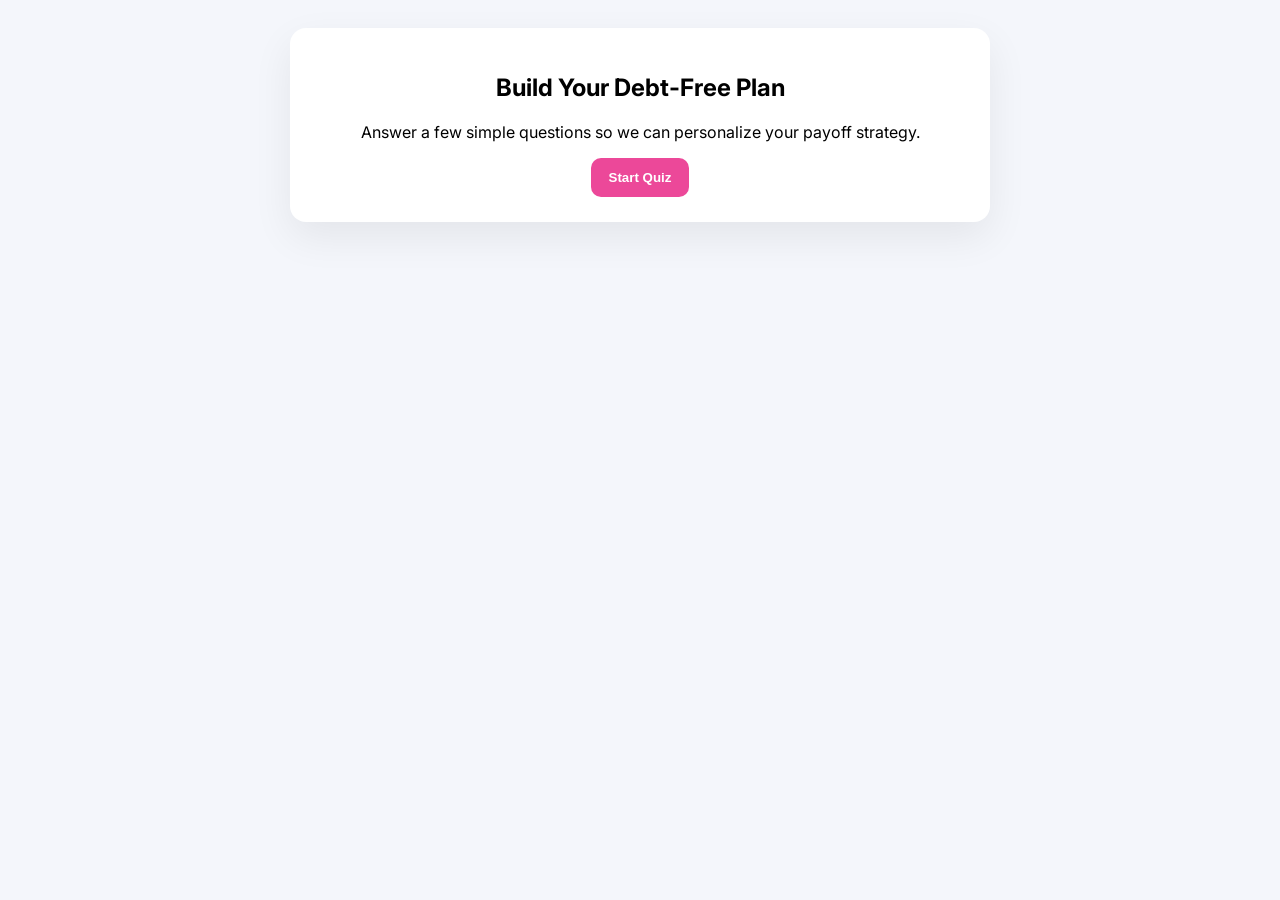
==== commit ad5d7474: "Add files via upload" ====
--- a/index.html
+++ b/index.html
@@ -12,31 +12,47 @@
 <div class="container">
 
 <section id="quizIntro" class="card center">
-<h1>Let’s Understand Your Situation</h1>
-<p>This quick quiz helps us build the right debt plan for you. No finance knowledge needed.</p>
-<button class="btn primary" id="startQuiz">Start</button>
+<h1>Build Your Debt-Free Plan</h1>
+<p>Answer a few simple questions so we can personalize your payoff strategy.</p>
+<button class="btn primary" id="startQuiz">Start Quiz</button>
 </section>
 
 <section id="quizSection" class="card" hidden>
-<div class="progress">
-<div id="progressBar"></div>
-</div>
+<div class="progress"><div id="progressBar"></div></div>
 <div id="questionContainer"></div>
 </section>
 
 <section id="resultSection" class="card center" hidden>
 <h2 id="resultTitle"></h2>
 <p id="resultText"></p>
-<button class="btn primary" onclick="applyResult()">Build My Plan</button>
+<div id="emailCapture"></div>
 </section>
 
 <section id="tracker" class="card" hidden>
-<h2>Your Plan</h2>
+<h2>Your Personalized Debt Plan</h2>
+
 <label>Recommended Method</label>
 <select id="methodSelect">
 <option value="snowball">Snowball</option>
 <option value="avalanche">Avalanche</option>
 </select>
+
+<br><br>
+
+<label>Extra Monthly Payment</label>
+<input type="number" id="extraPayment" value="200"/>
+
+<br><br>
+
+<h3>Add a Debt</h3>
+<input type="text" id="debtName" placeholder="Debt name"/>
+<input type="number" id="debtBalance" placeholder="Balance"/>
+<input type="number" id="debtMin" placeholder="Minimum payment"/>
+<input type="number" id="debtRate" placeholder="Interest rate (%)"/>
+<button class="btn primary" onclick="addDebt()">Add</button>
+
+<ul id="debtList"></ul>
+
 </section>
 
 </div>
--- a/style.css
+++ b/style.css
@@ -9,3 +9,5 @@
 .option:hover{background:#e4e4e4;}
 .progress{height:8px;background:#eee;border-radius:10px;margin-bottom:20px;overflow:hidden;}
 #progressBar{height:100%;width:0;background:#ec4899;transition:width .3s ease;}
+input{padding:8px;margin:5px 5px 5px 0;border-radius:6px;border:1px solid #ccc;}
+ul{padding-left:20px;}
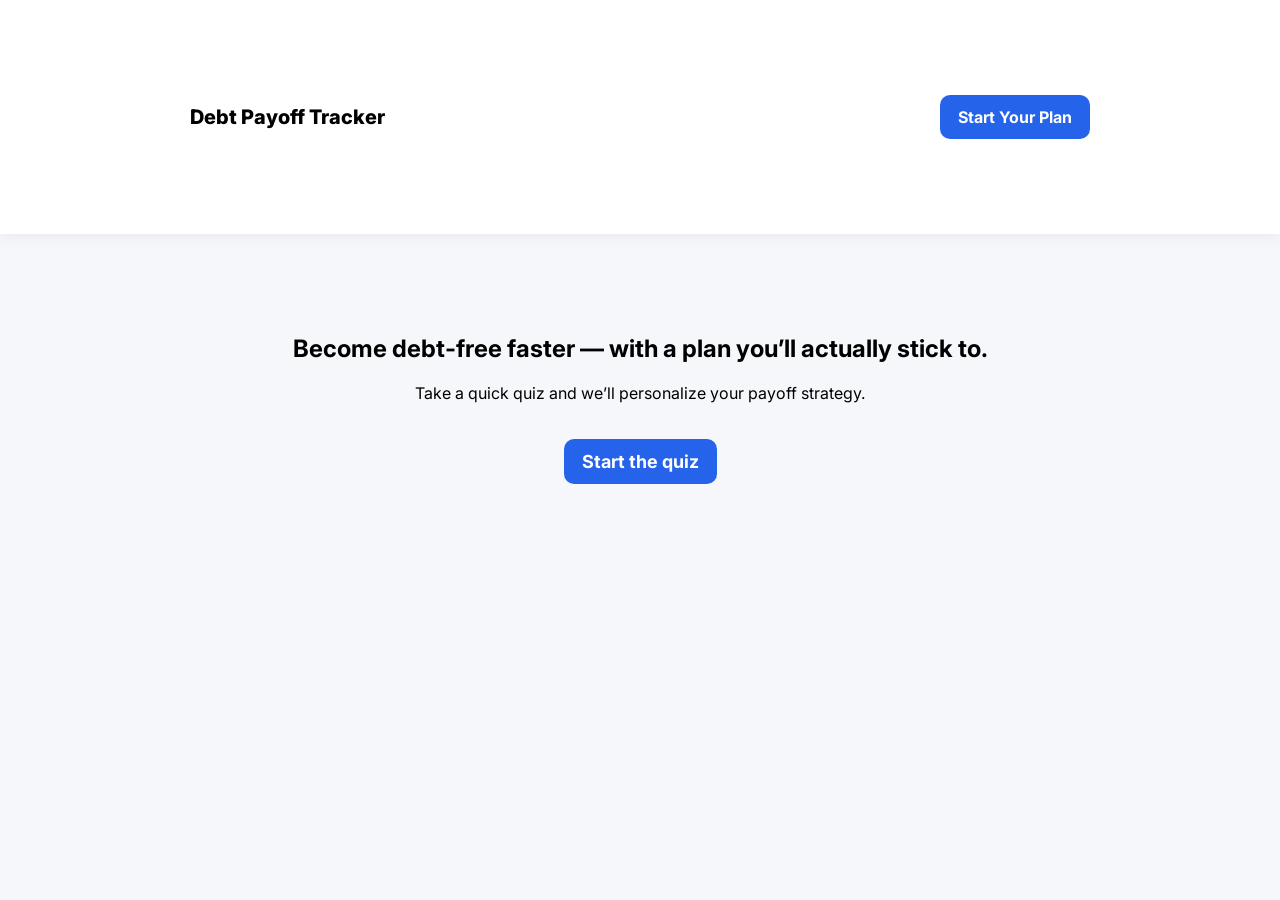
==== commit d2f84f11: "Add files via upload" ====
--- a/index.html
+++ b/index.html
@@ -9,27 +9,21 @@
 </head>
 <body>
 
-<div class="container">
+<header class="nav">
+<div class="container nav-inner">
+<div class="logo">Debt Payoff Tracker</div>
+<a href="quiz.html" class="btn primary">Start Your Plan</a>
+</div>
+</header>
 
-<section id="quizIntro" class="card center">
-<h1>Build Your Debt-Free Plan</h1>
-<p>Answer a few simple questions so we can personalize your payoff strategy.</p>
-<button class="btn primary" id="startQuiz">Start Quiz</button>
+<section class="hero container">
+<h1>Become debt‑free faster — with a plan you’ll actually stick to.</h1>
+<p>Take a quick quiz and we’ll personalize your payoff strategy.</p>
+<a href="quiz.html" class="btn primary large">Start the quiz</a>
 </section>
 
-<section id="quizSection" class="card" hidden>
-<div class="progress"><div id="progressBar"></div></div>
-<div id="questionContainer"></div>
-</section>
-
-<section id="resultSection" class="card center" hidden>
-<h2 id="resultTitle"></h2>
-<p id="resultText"></p>
-<div id="emailCapture"></div>
-</section>
-
-<section id="tracker" class="card" hidden>
-<h2>Your Personalized Debt Plan</h2>
+<section id="tracker" class="container card" hidden>
+<h2>Your Personalized Plan</h2>
 
 <label>Recommended Method</label>
 <select id="methodSelect">
@@ -52,11 +46,8 @@
 <button class="btn primary" onclick="addDebt()">Add</button>
 
 <ul id="debtList"></ul>
-
 </section>
 
-</div>
-
-<script src="app.js"></script>
+<script src="tracker.js"></script>
 </body>
 </html>
--- a/style.css
+++ b/style.css
@@ -1,13 +1,18 @@
 
-body{font-family:Inter,sans-serif;background:#f4f6fb;padding:20px;}
-.container{max-width:700px;margin:0 auto;}
-.card{background:white;padding:25px;border-radius:16px;box-shadow:0 15px 40px rgba(0,0,0,.07);margin-bottom:30px;}
+body{font-family:Inter,sans-serif;background:#f5f7fb;margin:0;padding:0;}
+.container{max-width:900px;margin:60px auto;padding:20px;}
+.nav{background:white;padding:15px 0;box-shadow:0 4px 15px rgba(0,0,0,.05);}
+.nav-inner{display:flex;justify-content:space-between;align-items:center;}
+.logo{font-weight:800;font-size:20px;}
+.hero{text-align:center;margin-top:60px;}
+.card{background:white;padding:30px;border-radius:16px;box-shadow:0 15px 40px rgba(0,0,0,.07);}
 .center{text-align:center;}
-.btn{padding:12px 18px;border-radius:10px;border:none;font-weight:700;cursor:pointer;}
-.primary{background:#ec4899;color:white;}
+.btn{padding:12px 18px;border-radius:10px;border:none;font-weight:700;cursor:pointer;text-decoration:none;display:inline-block;}
+.primary{background:#2563eb;color:white;}
+.large{font-size:18px;margin-top:20px;}
 .option{display:block;background:#f1f1f1;padding:14px;margin:10px 0;border-radius:10px;cursor:pointer;font-weight:600;}
 .option:hover{background:#e4e4e4;}
 .progress{height:8px;background:#eee;border-radius:10px;margin-bottom:20px;overflow:hidden;}
-#progressBar{height:100%;width:0;background:#ec4899;transition:width .3s ease;}
+#progressBar{height:100%;width:0;background:#2563eb;transition:width .3s ease;}
 input{padding:8px;margin:5px 5px 5px 0;border-radius:6px;border:1px solid #ccc;}
 ul{padding-left:20px;}
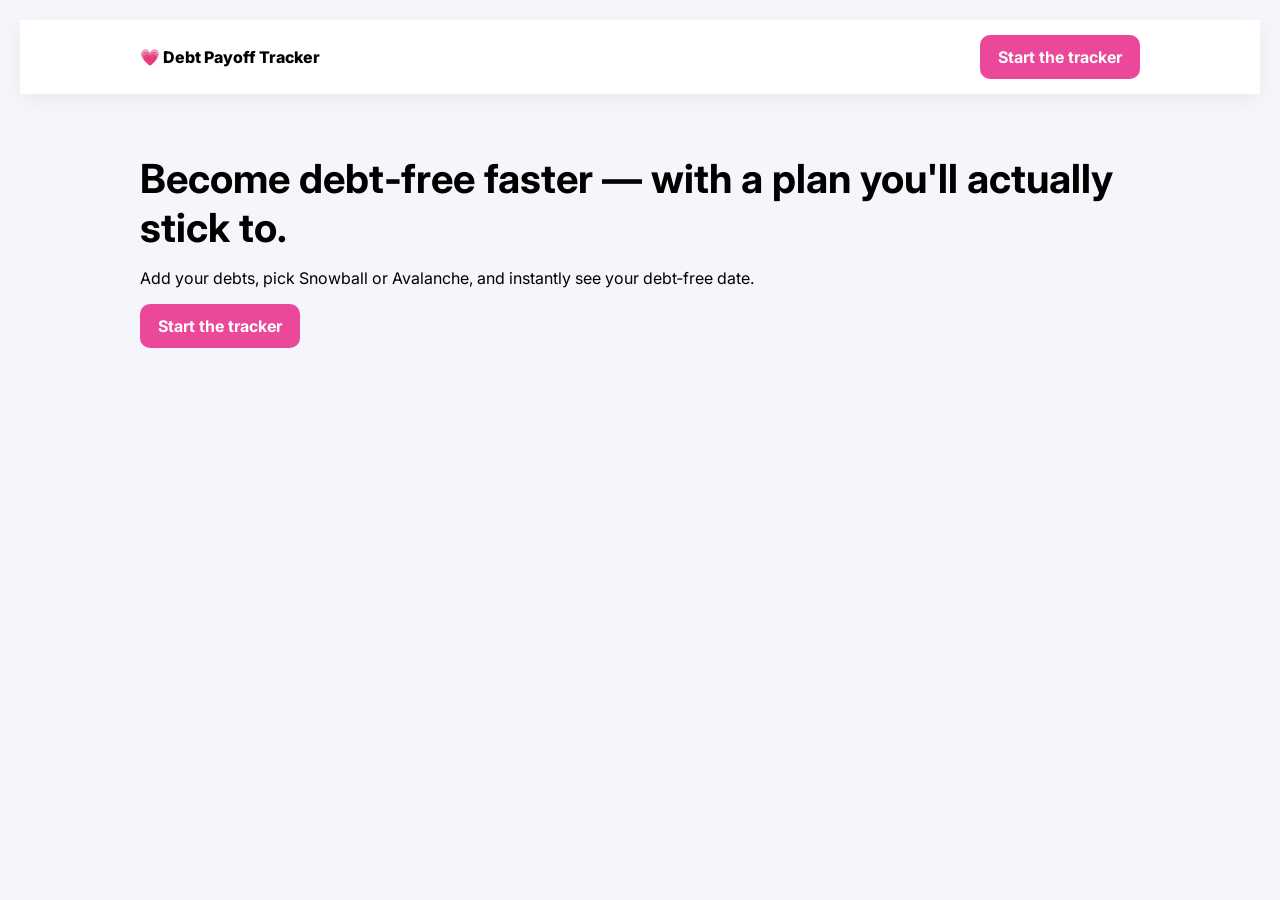
==== commit 4a781915: "Add files via upload" ====
--- a/index.html
+++ b/index.html
@@ -10,44 +10,58 @@
 <body>
 
 <header class="nav">
-<div class="container nav-inner">
-<div class="logo">Debt Payoff Tracker</div>
-<a href="quiz.html" class="btn primary">Start Your Plan</a>
-</div>
+  <div class="nav-inner">
+    <div class="logo">💗 Debt Payoff Tracker</div>
+    <a href="quiz.html" class="btn primary">Start the tracker</a>
+  </div>
 </header>
 
-<section class="hero container">
-<h1>Become debt‑free faster — with a plan you’ll actually stick to.</h1>
-<p>Take a quick quiz and we’ll personalize your payoff strategy.</p>
-<a href="quiz.html" class="btn primary large">Start the quiz</a>
+<section class="hero">
+  <div class="hero-text">
+    <h1>Become debt‑free faster — with a plan you'll actually stick to.</h1>
+    <p>Add your debts, pick Snowball or Avalanche, and instantly see your debt‑free date.</p>
+    <a href="quiz.html" class="btn primary">Start the tracker</a>
+  </div>
 </section>
 
-<section id="tracker" class="container card" hidden>
-<h2>Your Personalized Plan</h2>
+<section id="tracker" class="tracker" hidden>
+  <h2>Your Personalized Plan</h2>
 
-<label>Recommended Method</label>
-<select id="methodSelect">
-<option value="snowball">Snowball</option>
-<option value="avalanche">Avalanche</option>
-</select>
+  <label>Method</label>
+  <select id="methodSelect">
+    <option value="snowball">Snowball</option>
+    <option value="avalanche">Avalanche</option>
+  </select>
 
-<br><br>
+  <br><br>
 
-<label>Extra Monthly Payment</label>
-<input type="number" id="extraPayment" value="200"/>
+  <label>Extra Monthly Payment</label>
+  <input type="number" id="extraPayment" value="200"/>
 
-<br><br>
-
-<h3>Add a Debt</h3>
-<input type="text" id="debtName" placeholder="Debt name"/>
-<input type="number" id="debtBalance" placeholder="Balance"/>
-<input type="number" id="debtMin" placeholder="Minimum payment"/>
-<input type="number" id="debtRate" placeholder="Interest rate (%)"/>
-<button class="btn primary" onclick="addDebt()">Add</button>
-
-<ul id="debtList"></ul>
 </section>
 
-<script src="tracker.js"></script>
+<script>
+window.addEventListener("DOMContentLoaded", function(){
+
+  const quizDone = localStorage.getItem("quizCompleted");
+  const method = localStorage.getItem("recommendedMethod");
+
+  if(quizDone === "true" && method){
+
+    document.getElementById("tracker").hidden = false;
+
+    const select = document.getElementById("methodSelect");
+    if(select){
+      select.value = method;
+    }
+
+    document.getElementById("tracker").scrollIntoView({behavior:"smooth"});
+
+    localStorage.removeItem("quizCompleted");
+  }
+
+});
+</script>
+
 </body>
 </html>
--- a/style.css
+++ b/style.css
@@ -1,18 +1,15 @@
 
-body{font-family:Inter,sans-serif;background:#f5f7fb;margin:0;padding:0;}
-.container{max-width:900px;margin:60px auto;padding:20px;}
-.nav{background:white;padding:15px 0;box-shadow:0 4px 15px rgba(0,0,0,.05);}
-.nav-inner{display:flex;justify-content:space-between;align-items:center;}
-.logo{font-weight:800;font-size:20px;}
-.hero{text-align:center;margin-top:60px;}
-.card{background:white;padding:30px;border-radius:16px;box-shadow:0 15px 40px rgba(0,0,0,.07);}
-.center{text-align:center;}
-.btn{padding:12px 18px;border-radius:10px;border:none;font-weight:700;cursor:pointer;text-decoration:none;display:inline-block;}
-.primary{background:#2563eb;color:white;}
-.large{font-size:18px;margin-top:20px;}
+body{font-family:Inter,sans-serif;background:#f4f6fb;margin:0;padding:20px;}
+.nav{background:white;padding:15px 30px;box-shadow:0 5px 20px rgba(0,0,0,.05);}
+.nav-inner{display:flex;justify-content:space-between;align-items:center;max-width:1000px;margin:0 auto;}
+.logo{font-weight:800;}
+.hero{max-width:1000px;margin:60px auto;text-align:left;}
+.hero h1{font-size:40px;margin-bottom:15px;}
+.btn{padding:12px 18px;border-radius:10px;text-decoration:none;display:inline-block;font-weight:700;}
+.primary{background:#ec4899;color:white;}
+.tracker{max-width:800px;margin:60px auto;background:white;padding:25px;border-radius:16px;box-shadow:0 15px 40px rgba(0,0,0,.07);}
+.quiz-container{max-width:600px;margin:100px auto;}
+.card{background:white;padding:25px;border-radius:16px;box-shadow:0 15px 40px rgba(0,0,0,.07);}
 .option{display:block;background:#f1f1f1;padding:14px;margin:10px 0;border-radius:10px;cursor:pointer;font-weight:600;}
 .option:hover{background:#e4e4e4;}
-.progress{height:8px;background:#eee;border-radius:10px;margin-bottom:20px;overflow:hidden;}
-#progressBar{height:100%;width:0;background:#2563eb;transition:width .3s ease;}
-input{padding:8px;margin:5px 5px 5px 0;border-radius:6px;border:1px solid #ccc;}
-ul{padding-left:20px;}
+input{padding:8px;margin-top:10px;border-radius:6px;border:1px solid #ccc;width:100%;}
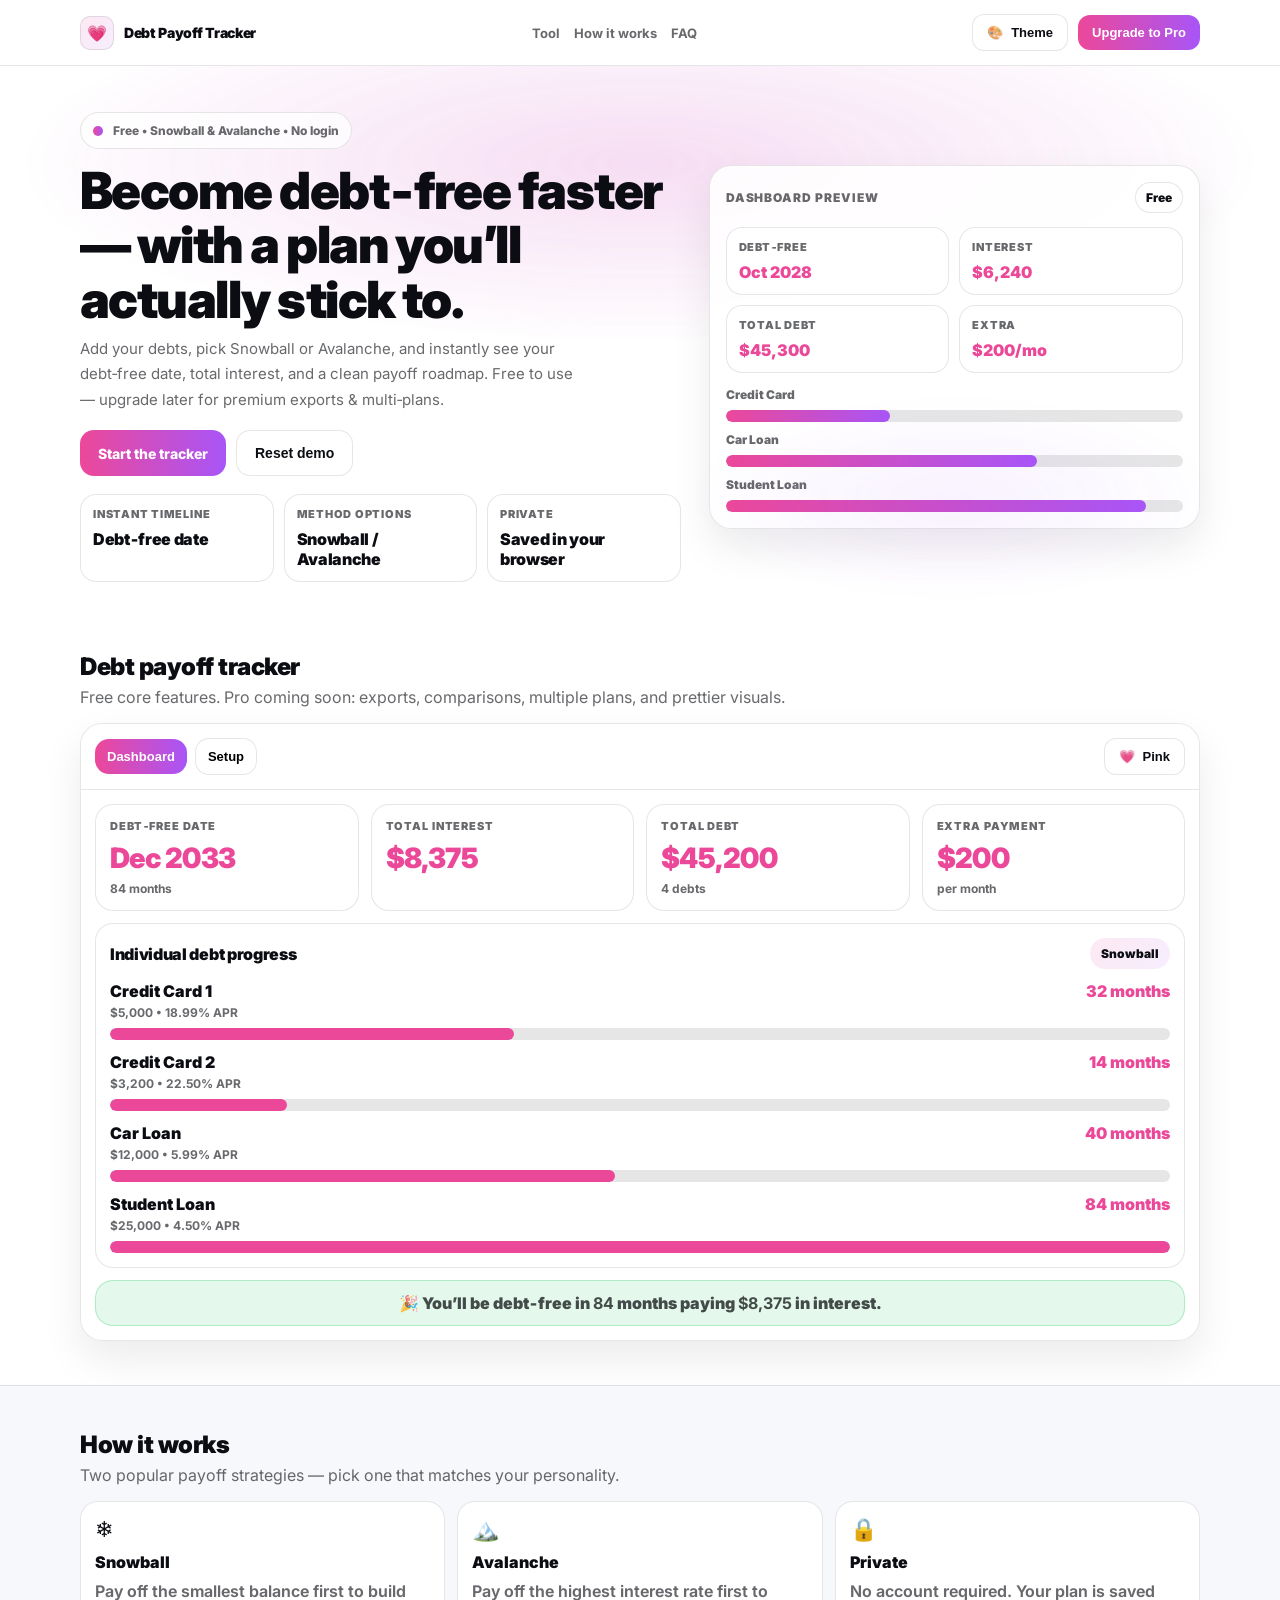
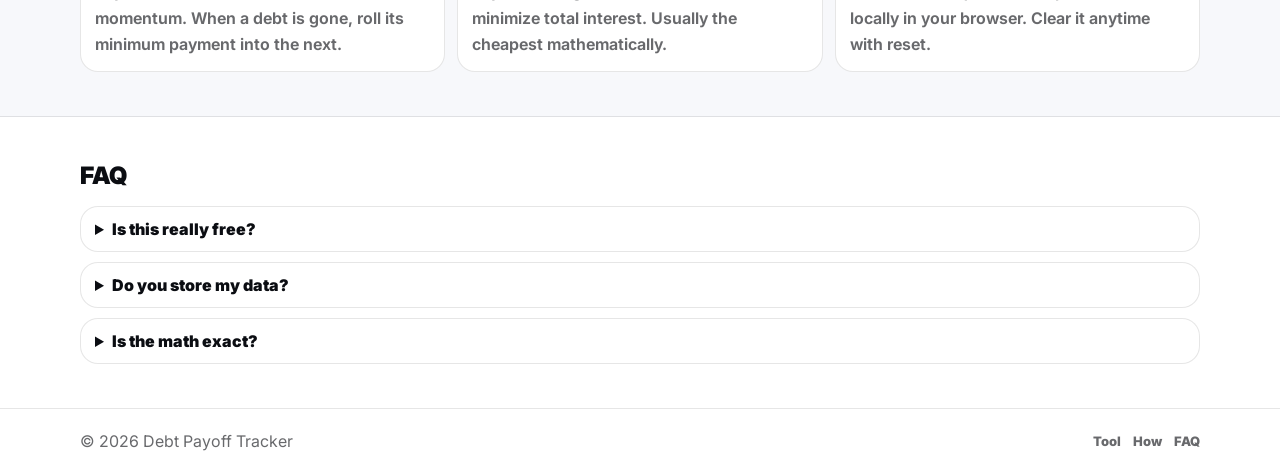
==== commit 185dd73a: "Add files via upload" ====
--- a/index.html
+++ b/index.html
@@ -1,67 +1,314 @@
 <!doctype html>
 <html lang="en">
 <head>
-<meta charset="utf-8"/>
-<meta name="viewport" content="width=device-width, initial-scale=1"/>
-<title>Debt Payoff Tracker</title>
-<link href="https://fonts.googleapis.com/css2?family=Inter:wght@400;600;700;800;900&display=swap" rel="stylesheet">
-<link rel="stylesheet" href="style.css"/>
+  <meta charset="utf-8" />
+  <meta name="viewport" content="width=device-width, initial-scale=1" />
+  <title>Debt Payoff Tracker</title>
+  <meta name="description" content="Free debt snowball & avalanche payoff tracker. Estimate your debt-free date, total interest, and payoff plan in minutes." />
+  <link rel="preconnect" href="https://fonts.googleapis.com">
+  <link rel="preconnect" href="https://fonts.gstatic.com" crossorigin>
+  <link href="https://fonts.googleapis.com/css2?family=Inter:wght@400;600;700;800;900&display=swap" rel="stylesheet">
+  <link rel="stylesheet" href="./style.css" />
 </head>
 <body>
-
-<header class="nav">
-  <div class="nav-inner">
-    <div class="logo">💗 Debt Payoff Tracker</div>
-    <a href="quiz.html" class="btn primary">Start the tracker</a>
+  <header class="topbar">
+    <div class="container topbar__inner">
+      <a class="brand" href="#top" aria-label="Debt Payoff Tracker home">
+        <span class="brand__mark" aria-hidden="true">💗</span>
+        <span class="brand__name">Debt Payoff Tracker</span>
+      </a>
+
+      <nav class="topbar__nav">
+        <a class="navlink" href="#tools">Tool</a>
+        <a class="navlink" href="#how">How it works</a>
+        <a class="navlink" href="#faq">FAQ</a>
+      </nav>
+
+      <div class="topbar__actions">
+        <button class="btn btn--ghost" id="themeToggle" type="button" aria-label="Toggle theme">
+          <span class="icon" aria-hidden="true">🎨</span>
+          Theme
+        </button>
+        <button class="btn btn--primary" id="upgradeBtn" type="button">
+          Upgrade to Pro
+        </button>
+      </div>
+    </div>
+  </header>
+
+  <main id="top">
+    <section class="hero">
+      <div class="container hero__inner">
+        <div class="hero__copy">
+          <div class="badge">
+            <span class="badge__dot" aria-hidden="true"></span>
+            Free • Snowball & Avalanche • No login
+          </div>
+
+          <h1>Become debt‑free faster — with a plan you’ll actually stick to.</h1>
+          <p class="hero__sub">
+            Add your debts, pick Snowball or Avalanche, and instantly see your debt‑free date, total interest,
+            and a clean payoff roadmap. Free to use — upgrade later for premium exports & multi‑plans.
+          </p>
+
+          <div class="hero__cta">
+            <a class="btn btn--xl btn--primary" href="#tools">Start the tracker</a>
+            <button class="btn btn--xl btn--ghost" type="button" id="resetBtn">Reset demo</button>
+          </div>
+
+          <div class="hero__meta">
+            <div class="metaCard">
+              <div class="metaCard__kicker">Instant timeline</div>
+              <div class="metaCard__value">Debt‑free date</div>
+            </div>
+            <div class="metaCard">
+              <div class="metaCard__kicker">Method options</div>
+              <div class="metaCard__value">Snowball / Avalanche</div>
+            </div>
+            <div class="metaCard">
+              <div class="metaCard__kicker">Private</div>
+              <div class="metaCard__value">Saved in your browser</div>
+            </div>
+          </div>
+        </div>
+
+        <div class="hero__preview" aria-hidden="true">
+          <div class="previewCard">
+            <div class="previewCard__top">
+              <div class="previewCard__title">Dashboard preview</div>
+              <div class="pill">Free</div>
+            </div>
+            <div class="previewGrid">
+              <div class="miniStat">
+                <div class="miniStat__k">Debt‑free</div>
+                <div class="miniStat__v">Oct 2028</div>
+              </div>
+              <div class="miniStat">
+                <div class="miniStat__k">Interest</div>
+                <div class="miniStat__v">$6,240</div>
+              </div>
+              <div class="miniStat">
+                <div class="miniStat__k">Total debt</div>
+                <div class="miniStat__v">$45,300</div>
+              </div>
+              <div class="miniStat">
+                <div class="miniStat__k">Extra</div>
+                <div class="miniStat__v">$200/mo</div>
+              </div>
+            </div>
+
+            <div class="previewBars">
+              <div class="barRow">
+                <div class="barRow__name">Credit Card</div>
+                <div class="barRow__bar"><span style="width:36%"></span></div>
+              </div>
+              <div class="barRow">
+                <div class="barRow__name">Car Loan</div>
+                <div class="barRow__bar"><span style="width:68%"></span></div>
+              </div>
+              <div class="barRow">
+                <div class="barRow__name">Student Loan</div>
+                <div class="barRow__bar"><span style="width:92%"></span></div>
+              </div>
+            </div>
+          </div>
+          <div class="glow" aria-hidden="true"></div>
+        </div>
+      </div>
+    </section>
+
+    <section class="section" id="tools">
+      <div class="container">
+        <div class="section__head">
+          <h2>Debt payoff tracker</h2>
+          <p class="muted">Free core features. Pro coming soon: exports, comparisons, multiple plans, and prettier visuals.</p>
+        </div>
+
+        <div class="toolShell" id="toolShell">
+          <div class="toolShell__top">
+            <div class="toolTabs" role="tablist" aria-label="Tracker tabs">
+              <button class="tab is-active" data-tab="dashboard" type="button" role="tab" aria-selected="true">Dashboard</button>
+              <button class="tab" data-tab="setup" type="button" role="tab" aria-selected="false">Setup</button>
+            </div>
+
+            <div class="toolActions">
+              <button class="btn btn--ghost" id="colorModeBtn" type="button" aria-label="Color mode">
+                <span class="icon" aria-hidden="true">💗</span>
+                Pink
+              </button>
+            </div>
+          </div>
+
+          <!-- DASHBOARD -->
+          <div class="panel" data-panel="dashboard">
+            <div class="cards">
+              <div class="card">
+                <div class="kicker">Debt‑Free Date</div>
+                <div class="big" data-out="debtFreeDate">—</div>
+                <div class="mini"><span data-out="months">0</span> months</div>
+              </div>
+              <div class="card">
+                <div class="kicker">Total Interest</div>
+                <div class="big" data-out="totalInterest">$0</div>
+              </div>
+              <div class="card">
+                <div class="kicker">Total Debt</div>
+                <div class="big" data-out="totalDebt">$0</div>
+                <div class="mini"><span data-out="debtCount">0</span> debts</div>
+              </div>
+              <div class="card">
+                <div class="kicker">Extra Payment</div>
+                <div class="big" data-out="extra">$0</div>
+                <div class="mini">per month</div>
+              </div>
+            </div>
+
+            <div class="box">
+              <div class="box__head">
+                <h3>Individual debt progress</h3>
+                <div class="pill pill--soft" id="methodPill">Snowball</div>
+              </div>
+              <div class="progressList" data-out="progressList"></div>
+            </div>
+
+            <div class="celebrate" role="status" aria-live="polite">
+              🎉 You’ll be debt‑free in <b data-out="monthsInline">0</b> months paying <b data-out="totalInterestInline">$0</b> in interest.
+            </div>
+          </div>
+
+          <!-- SETUP -->
+          <div class="panel" data-panel="setup" hidden>
+            <div class="box">
+              <div class="box__head">
+                <h3>Settings</h3>
+                <div class="pill pill--soft">Free</div>
+              </div>
+
+              <div class="formGrid">
+                <div class="field">
+                  <label for="methodSel">Payoff method</label>
+                  <select id="methodSel">
+                    <option value="snowball">Snowball (smallest first)</option>
+                    <option value="avalanche">Avalanche (highest rate)</option>
+                  </select>
+                </div>
+
+                <div class="field">
+                  <label for="extraInp">Extra monthly payment</label>
+                  <input id="extraInp" type="number" min="0" step="1" placeholder="200" />
+                </div>
+              </div>
+            </div>
+
+            <div class="box">
+              <div class="box__head">
+                <h3>Your debts</h3>
+                <button class="btn btn--primary" id="addDebtBtn" type="button">+ Add debt</button>
+              </div>
+
+              <div class="tableHead">
+                <div>Name</div><div>Balance</div><div>Min payment</div><div>APR %</div><div></div>
+              </div>
+
+              <div class="debts" id="debtsHost"></div>
+
+              <div class="note muted">
+                Tip: Enter balances, minimum payments, and APR. Your data stays on your device (browser storage).
+              </div>
+            </div>
+          </div>
+        </div>
+      </div>
+    </section>
+
+    <section class="section section--alt" id="how">
+      <div class="container">
+        <div class="section__head">
+          <h2>How it works</h2>
+          <p class="muted">Two popular payoff strategies — pick one that matches your personality.</p>
+        </div>
+
+        <div class="grid3">
+          <div class="infoCard">
+            <div class="infoCard__icon" aria-hidden="true">❄️</div>
+            <h3>Snowball</h3>
+            <p>Pay off the smallest balance first to build momentum. When a debt is gone, roll its minimum payment into the next.</p>
+          </div>
+          <div class="infoCard">
+            <div class="infoCard__icon" aria-hidden="true">🏔️</div>
+            <h3>Avalanche</h3>
+            <p>Pay off the highest interest rate first to minimize total interest. Usually the cheapest mathematically.</p>
+          </div>
+          <div class="infoCard">
+            <div class="infoCard__icon" aria-hidden="true">🔒</div>
+            <h3>Private</h3>
+            <p>No account required. Your plan is saved locally in your browser. Clear it anytime with reset.</p>
+          </div>
+        </div>
+      </div>
+    </section>
+
+    <section class="section" id="faq">
+      <div class="container">
+        <div class="section__head">
+          <h2>FAQ</h2>
+        </div>
+
+        <div class="faq">
+          <details>
+            <summary>Is this really free?</summary>
+            <p>Yes — the core tracker is free. Pro will add exports (PDF/CSV), multi‑plans, and nicer visuals.</p>
+          </details>
+          <details>
+            <summary>Do you store my data?</summary>
+            <p>No. Your entries are saved in your browser (localStorage). If you switch devices or clear browser data, it resets.</p>
+          </details>
+          <details>
+            <summary>Is the math exact?</summary>
+            <p>It’s an estimate based on monthly compounding and your minimum + extra payments. Real statements can differ slightly due to daily interest and fees.</p>
+          </details>
+        </div>
+      </div>
+    </section>
+
+    <footer class="footer">
+      <div class="container footer__inner">
+        <div class="muted">© <span id="year"></span> Debt Payoff Tracker</div>
+        <div class="footer__links">
+          <a href="#tools">Tool</a>
+          <a href="#how">How</a>
+          <a href="#faq">FAQ</a>
+        </div>
+      </div>
+    </footer>
+  </main>
+
+  <!-- Modal -->
+  <div class="modal" id="modal" hidden>
+    <div class="modal__backdrop" data-close="1"></div>
+    <div class="modal__card" role="dialog" aria-modal="true" aria-labelledby="modalTitle">
+      <div class="modal__head">
+        <div>
+          <div class="pill">Pro</div>
+          <h3 id="modalTitle">Upgrade to Pro (coming soon)</h3>
+        </div>
+        <button class="btn btn--ghost" type="button" data-close="1">Close</button>
+      </div>
+      <div class="modal__body">
+        <ul class="list">
+          <li>Export your payoff plan (PDF/CSV)</li>
+          <li>Side‑by‑side Snowball vs Avalanche comparison</li>
+          <li>Save multiple plans (family / business / personal)</li>
+          <li>Cleaner visuals + dark mode</li>
+        </ul>
+        <p class="muted">Want payments (Stripe) + Pro unlock? Add it later once traffic starts coming in.</p>
+      </div>
+      <div class="modal__foot">
+        <button class="btn btn--primary" type="button" data-close="1">Got it</button>
+      </div>
+    </div>
   </div>
-</header>
-
-<section class="hero">
-  <div class="hero-text">
-    <h1>Become debt‑free faster — with a plan you'll actually stick to.</h1>
-    <p>Add your debts, pick Snowball or Avalanche, and instantly see your debt‑free date.</p>
-    <a href="quiz.html" class="btn primary">Start the tracker</a>
-  </div>
-</section>
-
-<section id="tracker" class="tracker" hidden>
-  <h2>Your Personalized Plan</h2>
-
-  <label>Method</label>
-  <select id="methodSelect">
-    <option value="snowball">Snowball</option>
-    <option value="avalanche">Avalanche</option>
-  </select>
-
-  <br><br>
-
-  <label>Extra Monthly Payment</label>
-  <input type="number" id="extraPayment" value="200"/>
-
-</section>
-
-<script>
-window.addEventListener("DOMContentLoaded", function(){
-
-  const quizDone = localStorage.getItem("quizCompleted");
-  const method = localStorage.getItem("recommendedMethod");
-
-  if(quizDone === "true" && method){
-
-    document.getElementById("tracker").hidden = false;
-
-    const select = document.getElementById("methodSelect");
-    if(select){
-      select.value = method;
-    }
-
-    document.getElementById("tracker").scrollIntoView({behavior:"smooth"});
-
-    localStorage.removeItem("quizCompleted");
-  }
-
-});
-</script>
-
+
+  <script src="./app.js"></script>
 </body>
 </html>
--- a/style.css
+++ b/style.css
@@ -1,15 +1,119 @@
-
-body{font-family:Inter,sans-serif;background:#f4f6fb;margin:0;padding:20px;}
-.nav{background:white;padding:15px 30px;box-shadow:0 5px 20px rgba(0,0,0,.05);}
-.nav-inner{display:flex;justify-content:space-between;align-items:center;max-width:1000px;margin:0 auto;}
-.logo{font-weight:800;}
-.hero{max-width:1000px;margin:60px auto;text-align:left;}
-.hero h1{font-size:40px;margin-bottom:15px;}
-.btn{padding:12px 18px;border-radius:10px;text-decoration:none;display:inline-block;font-weight:700;}
-.primary{background:#ec4899;color:white;}
-.tracker{max-width:800px;margin:60px auto;background:white;padding:25px;border-radius:16px;box-shadow:0 15px 40px rgba(0,0,0,.07);}
-.quiz-container{max-width:600px;margin:100px auto;}
-.card{background:white;padding:25px;border-radius:16px;box-shadow:0 15px 40px rgba(0,0,0,.07);}
-.option{display:block;background:#f1f1f1;padding:14px;margin:10px 0;border-radius:10px;cursor:pointer;font-weight:600;}
-.option:hover{background:#e4e4e4;}
-input{padding:8px;margin-top:10px;border-radius:6px;border:1px solid #ccc;width:100%;}
+/* Debt Payoff Tracker — ilovepdf-inspired minimal SaaS layout */
+:root{
+  --bg:#ffffff; --bg2:#f7f8fb; --text:#0b0d12;
+  --muted:rgba(11,13,18,.62); --line:rgba(11,13,18,.10);
+  --shadow:0 18px 42px rgba(11,13,18,.08);
+  --primary:#ec4899; --primary2:#a855f7;
+  --soft:rgba(236,72,153,.12); --soft2:rgba(168,85,247,.10);
+}
+[data-color="blue"]{ --primary:#3b82f6; --primary2:#22c55e; --soft:rgba(59,130,246,.12); --soft2:rgba(34,197,94,.10); }
+*{box-sizing:border-box} html,body{height:100%}
+body{margin:0;font-family:Inter,system-ui,-apple-system,Segoe UI,Roboto,Arial,sans-serif;color:var(--text);background:var(--bg)}
+a{color:inherit;text-decoration:none}
+.container{width:min(1120px,calc(100% - 40px));margin:0 auto}
+.muted{color:var(--muted)}
+.topbar{position:sticky;top:0;z-index:30;background:rgba(255,255,255,.75);backdrop-filter:blur(10px);border-bottom:1px solid var(--line)}
+.topbar__inner{display:flex;align-items:center;justify-content:space-between;gap:14px;padding:14px 0}
+.brand{display:flex;align-items:center;gap:10px;font-weight:900;letter-spacing:-.02em}
+.brand__mark{width:34px;height:34px;display:grid;place-items:center;border-radius:10px;background:linear-gradient(135deg,var(--soft),var(--soft2));border:1px solid var(--line)}
+.brand__name{font-size:14px}
+.topbar__nav{display:flex;gap:14px;align-items:center}
+.navlink{font-weight:700;font-size:13px;color:var(--muted)}
+.navlink:hover{color:var(--text)}
+.topbar__actions{display:flex;gap:10px;align-items:center}
+.btn{border:1px solid var(--line);background:rgba(255,255,255,.85);color:var(--text);border-radius:12px;padding:10px 14px;font-weight:800;font-size:13px;cursor:pointer;transition:transform .08s ease,box-shadow .18s ease,background .18s ease;display:inline-flex;align-items:center;gap:8px;user-select:none}
+.btn:hover{transform:translateY(-1px);box-shadow:0 10px 26px rgba(11,13,18,.10)}
+.btn:active{transform:translateY(0)}
+.btn--primary{border:none;color:#fff;background:linear-gradient(90deg,var(--primary),var(--primary2))}
+.btn--ghost{background:rgba(255,255,255,.70)}
+.btn--xl{padding:14px 18px;border-radius:14px;font-size:14px}
+.icon{opacity:.9}
+.badge{display:inline-flex;align-items:center;gap:10px;padding:10px 12px;border-radius:999px;border:1px solid var(--line);background:rgba(255,255,255,.75);color:var(--muted);font-weight:800;font-size:12px}
+.badge__dot{width:10px;height:10px;border-radius:999px;background:linear-gradient(90deg,var(--primary),var(--primary2))}
+.hero{position:relative;padding:46px 0 26px;overflow:hidden}
+.hero:before{content:"";position:absolute;inset:-30% -20% auto -20%;height:520px;background:radial-gradient(closest-side,var(--soft),transparent 70%),radial-gradient(closest-side,var(--soft2),transparent 70%);filter:blur(2px);opacity:.9;pointer-events:none}
+.hero__inner{position:relative;display:grid;grid-template-columns:1.1fr .9fr;gap:28px;align-items:center}
+.hero__copy h1{margin:14px 0 10px;font-size:clamp(34px,4vw,54px);line-height:1.06;letter-spacing:-.03em;font-weight:900}
+.hero__sub{margin:0;font-size:15px;line-height:1.7;color:var(--muted);max-width:56ch}
+.hero__cta{margin-top:18px;display:flex;gap:10px;flex-wrap:wrap}
+.hero__meta{margin-top:18px;display:grid;grid-template-columns:repeat(3,minmax(0,1fr));gap:10px;max-width:680px}
+.metaCard{border:1px solid var(--line);background:rgba(255,255,255,.78);border-radius:16px;padding:12px}
+.metaCard__kicker{font-weight:900;font-size:11px;color:var(--muted);text-transform:uppercase;letter-spacing:.07em}
+.metaCard__value{margin-top:8px;font-weight:900;letter-spacing:-.02em}
+.hero__preview{position:relative;min-height:360px}
+.previewCard{position:relative;border-radius:22px;border:1px solid var(--line);background:rgba(255,255,255,.88);box-shadow:var(--shadow);padding:16px}
+.previewCard__top{display:flex;justify-content:space-between;align-items:center;gap:12px;margin-bottom:14px}
+.previewCard__title{font-weight:900;color:var(--muted);font-size:12px;text-transform:uppercase;letter-spacing:.08em}
+.pill{border:1px solid var(--line);background:rgba(255,255,255,.86);border-radius:999px;padding:7px 10px;font-weight:900;font-size:12px}
+.pill--soft{border-color:transparent;background:linear-gradient(135deg,var(--soft),var(--soft2))}
+.previewGrid{display:grid;grid-template-columns:repeat(2,minmax(0,1fr));gap:10px}
+.miniStat{border-radius:16px;border:1px solid var(--line);background:rgba(255,255,255,.82);padding:12px}
+.miniStat__k{font-size:11px;font-weight:900;color:var(--muted);text-transform:uppercase;letter-spacing:.07em}
+.miniStat__v{margin-top:8px;font-size:16px;font-weight:900;color:var(--primary)}
+.previewBars{margin-top:14px;display:flex;flex-direction:column;gap:10px}
+.barRow{display:flex;flex-direction:column;gap:8px}
+.barRow__name{font-weight:900;font-size:12px;color:var(--muted)}
+.barRow__bar{height:12px;border-radius:999px;background:rgba(11,13,18,.10);overflow:hidden}
+.barRow__bar span{display:block;height:100%;border-radius:999px;background:linear-gradient(90deg,var(--primary),var(--primary2))}
+.glow{position:absolute;inset:auto -30% -30% -30%;height:280px;background:radial-gradient(closest-side,var(--soft2),transparent 70%);filter:blur(18px);opacity:.85}
+.section{padding:44px 0}
+.section--alt{background:var(--bg2);border-top:1px solid var(--line);border-bottom:1px solid var(--line)}
+.section__head{margin-bottom:16px}
+.section__head h2{margin:0 0 6px;font-size:24px;letter-spacing:-.02em;font-weight:900}
+.section__head p{margin:0}
+.toolShell{border-radius:22px;border:1px solid var(--line);background:rgba(255,255,255,.88);box-shadow:var(--shadow);overflow:hidden}
+.toolShell__top{display:flex;justify-content:space-between;align-items:center;gap:12px;padding:14px;border-bottom:1px solid var(--line);background:rgba(255,255,255,.85)}
+.toolTabs{display:flex;gap:8px;align-items:center}
+.tab{border:1px solid var(--line);background:rgba(255,255,255,.86);padding:10px 12px;border-radius:14px;font-weight:900;font-size:13px;cursor:pointer}
+.tab.is-active{border:none;color:#fff;background:linear-gradient(90deg,var(--primary),var(--primary2))}
+.panel{padding:14px}
+.cards{display:grid;grid-template-columns:repeat(4,minmax(0,1fr));gap:12px;margin-bottom:12px}
+.card,.box{border-radius:18px;border:1px solid var(--line);background:rgba(255,255,255,.92);padding:14px}
+.kicker{font-size:11px;font-weight:900;color:var(--muted);text-transform:uppercase;letter-spacing:.08em}
+.big{margin-top:8px;font-size:28px;font-weight:950;color:var(--primary);letter-spacing:-.02em}
+.mini{margin-top:6px;font-size:12px;color:var(--muted);font-weight:700}
+.box__head{display:flex;justify-content:space-between;align-items:center;gap:10px;margin-bottom:12px}
+.box__head h3{margin:0;font-size:16px;font-weight:900;letter-spacing:-.02em}
+.progressList{display:flex;flex-direction:column;gap:12px}
+.progressItem{display:flex;flex-direction:column;gap:8px}
+.progressTop{display:flex;justify-content:space-between;gap:10px;align-items:flex-start}
+.progressName{font-weight:900}
+.progressSub{margin-top:4px;font-size:12px;color:var(--muted);font-weight:700}
+.progressMonths{font-weight:950;color:var(--primary);white-space:nowrap}
+.bar{height:12px;border-radius:999px;background:rgba(11,13,18,.10);overflow:hidden}
+.bar>div{height:100%;width:0;border-radius:999px;background:var(--primary);transition:width .35s ease}
+.celebrate{margin-top:12px;border-radius:18px;border:1px solid rgba(34,197,94,.28);background:rgba(34,197,94,.12);padding:12px 14px;text-align:center;font-weight:900;color:rgba(11,13,18,.74)}
+.formGrid{display:grid;grid-template-columns:repeat(2,minmax(0,1fr));gap:12px}
+.field label{display:block;font-size:12px;font-weight:900;color:rgba(11,13,18,.70);margin-bottom:6px}
+.field select,.field input{width:100%;border:1px solid var(--line);background:rgba(255,255,255,.96);border-radius:14px;padding:12px;font-weight:800;font-size:13px;outline:none}
+.tableHead{display:grid;grid-template-columns:2fr 1fr 1fr 1fr 44px;gap:10px;padding:10px;font-size:11px;font-weight:950;color:var(--muted);text-transform:uppercase;letter-spacing:.08em}
+.debts{display:flex;flex-direction:column;gap:10px}
+.row{display:grid;grid-template-columns:2fr 1fr 1fr 1fr 44px;gap:10px;align-items:center;padding:10px;border-radius:16px;border:1px solid var(--line);background:rgba(11,13,18,.03)}
+.row input{width:100%;border:1px solid var(--line);background:rgba(255,255,255,.96);border-radius:14px;padding:11px 10px;font-weight:850;font-size:13px}
+.trash{width:44px;height:44px;border-radius:14px;border:1px solid var(--line);background:rgba(255,255,255,.92);cursor:pointer;font-size:16px}
+.trash:hover{transform:translateY(-1px)}
+.note{margin-top:10px;font-size:12px;font-weight:700}
+.grid3{display:grid;grid-template-columns:repeat(3,minmax(0,1fr));gap:12px}
+.infoCard{border-radius:18px;border:1px solid var(--line);background:rgba(255,255,255,.92);padding:14px}
+.infoCard__icon{font-size:22px}
+.infoCard h3{margin:10px 0 6px;font-size:16px;font-weight:950}
+.infoCard p{margin:0;color:var(--muted);font-weight:650;line-height:1.65}
+.faq{display:flex;flex-direction:column;gap:10px}
+details{border-radius:18px;border:1px solid var(--line);background:rgba(255,255,255,.92);padding:12px 14px}
+summary{cursor:pointer;font-weight:950}
+details p{margin:10px 0 0;color:var(--muted);line-height:1.65;font-weight:650}
+.footer{border-top:1px solid var(--line);padding:22px 0;background:rgba(255,255,255,.85)}
+.footer__inner{display:flex;align-items:center;justify-content:space-between;gap:12px}
+.footer__links{display:flex;gap:12px}
+.footer__links a{color:var(--muted);font-weight:850;font-size:13px}
+.footer__links a:hover{color:var(--text)}
+.modal{position:fixed;inset:0;z-index:60}
+.modal__backdrop{position:absolute;inset:0;background:rgba(0,0,0,.35);backdrop-filter:blur(6px)}
+.modal__card{position:relative;width:min(640px,calc(100% - 26px));margin:8vh auto 0;border-radius:22px;border:1px solid rgba(255,255,255,.20);background:rgba(255,255,255,.92);box-shadow:0 30px 80px rgba(0,0,0,.25);padding:14px}
+.modal__head{display:flex;justify-content:space-between;align-items:flex-start;gap:12px}
+.modal__head h3{margin:8px 0 0;font-size:18px;font-weight:950;letter-spacing:-.02em}
+.modal__body{padding:10px 2px}
+.list{margin:0;padding-left:18px;color:rgba(11,13,18,.72);font-weight:700;line-height:1.8}
+.modal__foot{display:flex;justify-content:flex-end;padding-top:8px}
+@media(max-width:980px){.hero__inner{grid-template-columns:1fr}.hero__preview{order:-1;min-height:auto}.cards{grid-template-columns:repeat(2,minmax(0,1fr))}.grid3{grid-template-columns:1fr}}
+@media(max-width:700px){.topbar__nav{display:none}.hero__meta{grid-template-columns:1fr}.formGrid{grid-template-columns:1fr}.tableHead{display:none}.row{grid-template-columns:1fr}.trash{width:100%}}
